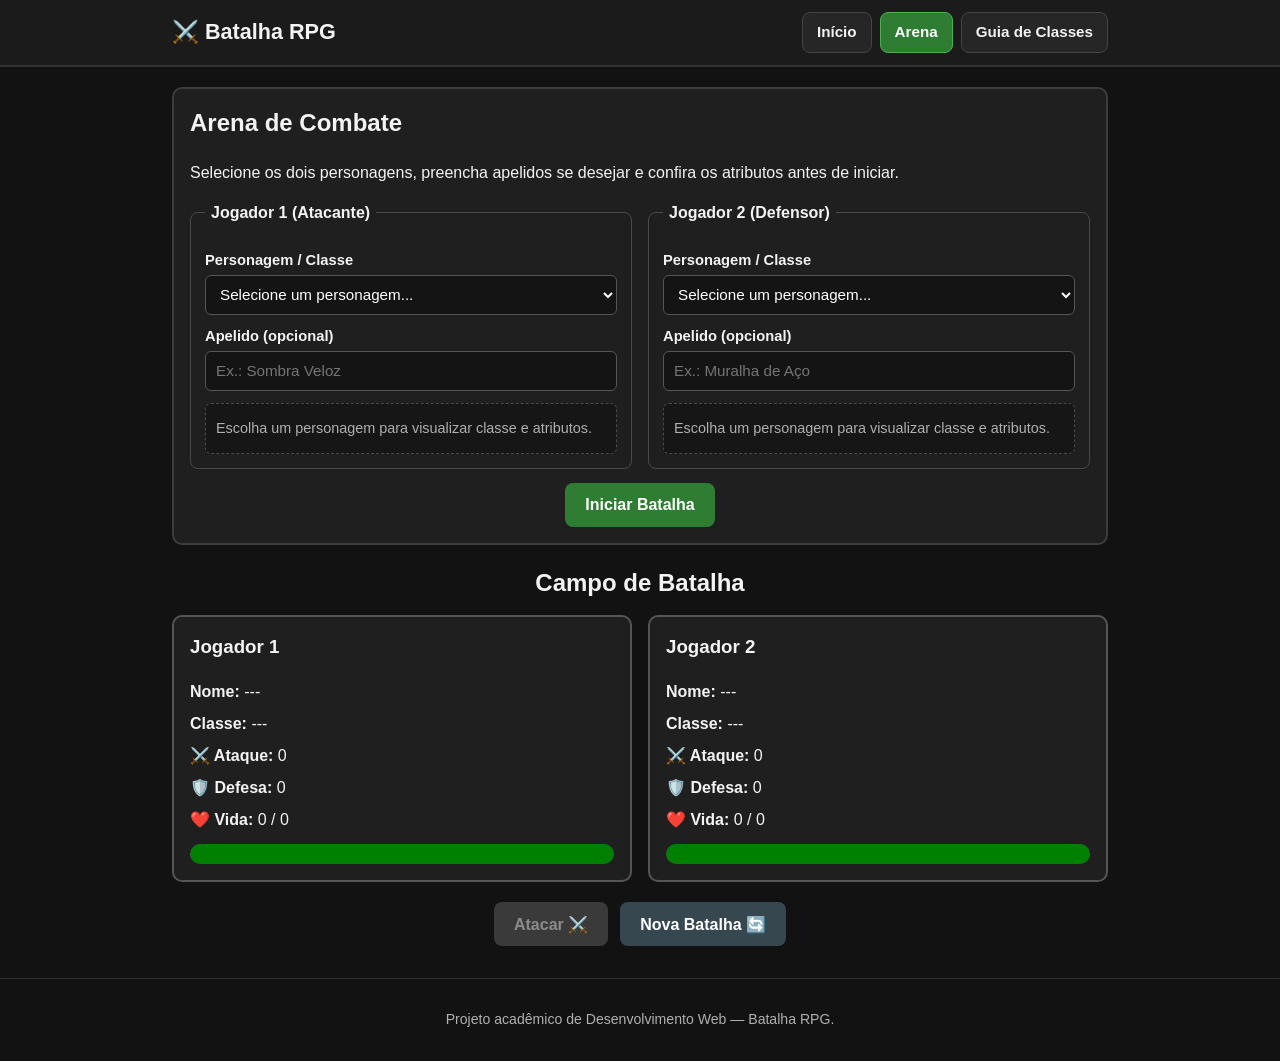
==== desenvolvimento-web/Projeto-gb/arena.html @ e7cca199 "Adicionando nova arena e seleção de personagens da  Batalha RPG" ====
<!DOCTYPE html>
<html lang="pt-BR">

<head>
    <meta charset="UTF-8">
    <meta name="viewport" content="width=device-width, initial-scale=1.0">
    <title>Batalha RPG — Arena</title>
    <link rel="stylesheet" href="./style.css">
</head>

<body>
    <header class="topo">
        <div class="container">
            <p class="marca">⚔️ Batalha RPG</p>
            <nav aria-label="Navegação principal">
                <ul class="menu">
                    <li><a href="./index.html">Início</a></li>
                    <li><a href="./arena.html" aria-current="page">Arena</a></li>
                    <li><a href="./classes.html">Guia de Classes</a></li>
                </ul>
            </nav>
        </div>
    </header>

    <main class="container">
        <section class="painel" aria-labelledby="titulo-selecao">
            <h1 id="titulo-selecao">Arena de Combate</h1>
            <p>Selecione os dois personagens, preencha apelidos se desejar e confira os atributos antes de iniciar.</p>

            <form id="formSelecao" class="form-selecao" novalidate>
                <div class="grade-dupla">
                    <fieldset class="grupo-jogador">
                        <legend>Jogador 1 (Atacante)</legend>

                        <label for="classeJ1">Personagem / Classe</label>
                        <select id="classeJ1" name="classeJ1" required>
                            <option value="">Selecione um personagem...</option>
                            <option value="nox">Nox — Assassino</option>
                            <option value="iris">Íris — Mago</option>
                            <option value="bronn">Bronn — Tanque</option>
                        </select>

                        <label for="apelidoJ1">Apelido (opcional)</label>
                        <input type="text" id="apelidoJ1" name="apelidoJ1" maxlength="24" placeholder="Ex.: Sombra Veloz">

                        <div class="previa-lutador" id="previaJ1" aria-live="polite">
                            <p class="previa-vazia">Escolha um personagem para visualizar classe e atributos.</p>
                        </div>
                    </fieldset>

                    <fieldset class="grupo-jogador">
                        <legend>Jogador 2 (Defensor)</legend>

                        <label for="classeJ2">Personagem / Classe</label>
                        <select id="classeJ2" name="classeJ2" required>
                            <option value="">Selecione um personagem...</option>
                            <option value="nox">Nox — Assassino</option>
                            <option value="iris">Íris — Mago</option>
                            <option value="bronn">Bronn — Tanque</option>
                        </select>

                        <label for="apelidoJ2">Apelido (opcional)</label>
                        <input type="text" id="apelidoJ2" name="apelidoJ2" maxlength="24" placeholder="Ex.: Muralha de Aço">

                        <div class="previa-lutador" id="previaJ2" aria-live="polite">
                            <p class="previa-vazia">Escolha um personagem para visualizar classe e atributos.</p>
                        </div>
                    </fieldset>
                </div>

                <p id="mensagemValidacao" class="mensagem-erro" role="alert" aria-live="assertive"></p>

                <div class="acoes-form">
                    <button type="submit" id="btnIniciar" class="primario">Iniciar Batalha</button>
                </div>
            </form>
        </section>

        <section class="arena-combate" aria-labelledby="titulo-duelo">
            <h2 id="titulo-duelo" class="titulo-secao">Campo de Batalha</h2>

            <div class="batalha">
                <article class="personagem" aria-labelledby="titulo-card-j1">
                    <h3 id="titulo-card-j1">Jogador 1</h3>
                    <p><strong>Nome:</strong> <span id="nomeAtacante">---</span></p>
                    <p><strong>Classe:</strong> <span id="classeAtacanteTela">---</span></p>
                    <p><strong>⚔️ Ataque:</strong> <span id="ataqueAtacante">0</span></p>
                    <p><strong>🛡️ Defesa:</strong> <span id="defesaAtacante">0</span></p>
                    <p><strong>❤️ Vida:</strong> <span id="vidaAtacante">0</span> / <span id="vidaMaxAtacante">0</span></p>

                    <div class="barra-vida" role="progressbar" aria-label="Vida do Jogador 1" aria-valuemin="0" aria-valuemax="100" aria-valuenow="100" id="barraContainerAtacante">
                        <div id="vidaBarraAtacante"></div>
                    </div>
                </article>

                <article class="personagem" aria-labelledby="titulo-card-j2">
                    <h3 id="titulo-card-j2">Jogador 2</h3>
                    <p><strong>Nome:</strong> <span id="nomeDefensor">---</span></p>
                    <p><strong>Classe:</strong> <span id="classeDefensorTela">---</span></p>
                    <p><strong>⚔️ Ataque:</strong> <span id="ataqueDefensor">0</span></p>
                    <p><strong>🛡️ Defesa:</strong> <span id="defesaDefensor">0</span></p>
                    <p><strong>❤️ Vida:</strong> <span id="vidaDefensor">0</span> / <span id="vidaMaxDefensor">0</span></p>

                    <div class="barra-vida" role="progressbar" aria-label="Vida do Jogador 2" aria-valuemin="0" aria-valuemax="100" aria-valuenow="100" id="barraContainerDefensor">
                        <div id="vidaBarraDefensor"></div>
                    </div>
                </article>
            </div>

            <div class="controles-batalha">
                <button type="button" id="btnAtacar" class="primario" disabled>Atacar ⚔️</button>
                <button type="button" id="btnNovaBatalha" class="secundario">Nova Batalha 🔄</button>
            </div>

            <section id="resultado" class="resultado" aria-live="polite"></section>
        </section>
    </main>

    <footer class="rodape">
        <div class="container">
            <p>Projeto acadêmico de Desenvolvimento Web — Batalha RPG.</p>
        </div>
    </footer>

    <script src="./script.js"></script>
</body>

</html>
---- desenvolvimento-web/Projeto-gb/style.css ----
*,
*::before,
*::after {
    box-sizing: border-box;
}

body {
    margin: 0;
    background-color: #121212;
    color: #f3f3f3;
    font-family: Arial, sans-serif;
    line-height: 1.5;
    overflow-x: hidden;
}

.container {
    width: 100%;
    max-width: 960px;
    margin: 0 auto;
    padding: 0 12px;
}

/* Cabeçalho e navegação */
.topo {
    background-color: #1b1b1b;
    border-bottom: 2px solid #333;
    padding: 12px 0;
    margin-bottom: 20px;
}

.topo .container {
    display: flex;
    flex-direction: column;
    gap: 10px;
    align-items: center;
}

.marca {
    margin: 0;
    font-size: 1.35rem;
    font-weight: bold;
}

.menu {
    list-style: none;
    margin: 0;
    padding: 0;
    display: flex;
    flex-wrap: wrap;
    justify-content: center;
    gap: 8px;
}

.menu a {
    display: inline-flex;
    align-items: center;
    justify-content: center;
    min-height: 40px;
    padding: 8px 14px;
    border-radius: 8px;
    background-color: #262626;
    color: #f3f3f3;
    text-decoration: none;
    font-weight: bold;
    font-size: 0.95rem;
    border: 1px solid #444;
}

.menu a:hover,
.menu a:focus-visible {
    background-color: #333;
}

.menu a[aria-current="page"] {
    background-color: #2e7d32;
    border-color: #4caf50;
    color: #ffffff;
}

/* Painéis gerais */
.painel {
    background-color: #1f1f1f;
    border: 2px solid #3c3c3c;
    border-radius: 10px;
    padding: 16px;
    margin-bottom: 20px;
}

.painel h1,
.painel h2,
.titulo-secao {
    margin-top: 0;
}

.titulo-secao {
    text-align: center;
    margin-bottom: 14px;
}

.destaque {
    text-align: center;
}

.acoes-inicio {
    display: flex;
    flex-wrap: wrap;
    justify-content: center;
    gap: 12px;
    margin-top: 16px;
}

.lista-regras {
    padding-left: 20px;
    margin-bottom: 0;
}

.lista-regras li + li {
    margin-top: 8px;
}

/* Botões e links de ação */
button,
.botao-link {
    display: inline-flex;
    align-items: center;
    justify-content: center;
    min-height: 44px;
    padding: 10px 20px;
    font-size: 1rem;
    font-weight: bold;
    border-radius: 8px;
    border: none;
    cursor: pointer;
    text-decoration: none;
    text-align: center;
}

button.primario,
.botao-link.primario {
    background-color: #2e7d32;
    color: #ffffff;
}

button.primario:hover:not(:disabled),
.botao-link.primario:hover {
    background-color: #388e3c;
}

button.secundario,
.botao-link.secundario {
    background-color: #37474f;
    color: #ffffff;
}

button.secundario:hover:not(:disabled),
.botao-link.secundario:hover {
    background-color: #455a64;
}

button:disabled {
    background-color: #3a3a3a;
    color: #8c8c8c;
    cursor: not-allowed;
}

/* Guia de Classes */
.grade-classes {
    display: grid;
    grid-template-columns: 1fr;
    gap: 16px;
    margin-bottom: 20px;
}

.card-classe {
    margin-bottom: 0;
    display: flex;
    flex-direction: column;
    justify-content: space-between;
}

.card-classe h2 {
    margin-bottom: 2px;
}

.subtitulo-classe {
    margin: 0 0 12px;
    color: #a5d6a7;
    font-weight: bold;
}

.lista-atributos {
    display: grid;
    grid-template-columns: repeat(3, 1fr);
    gap: 8px;
    margin: 0 0 14px;
    padding: 10px;
    background-color: #161616;
    border-radius: 8px;
    text-align: center;
}

.lista-atributos dt {
    font-size: 0.85rem;
    color: #cccccc;
}

.lista-atributos dd {
    margin: 4px 0 0;
    font-size: 1.1rem;
    font-weight: bold;
}

.habilidades-classe h3 {
    font-size: 1rem;
    margin: 0 0 6px;
}

.habilidades-classe p {
    margin: 4px 0;
    font-size: 0.92rem;
}

/* Formulário da Arena */
.form-selecao {
    margin-top: 14px;
}

.grade-dupla {
    display: grid;
    grid-template-columns: 1fr;
    gap: 16px;
}

.grupo-jogador {
    border: 1px solid #4a4a4a;
    border-radius: 8px;
    padding: 14px;
    margin: 0;
    min-width: 0;
}

.grupo-jogador legend {
    font-weight: bold;
    padding: 0 6px;
}

.grupo-jogador label {
    display: block;
    margin-top: 10px;
    margin-bottom: 4px;
    font-size: 0.92rem;
    font-weight: bold;
}

.grupo-jogador select,
.grupo-jogador input {
    width: 100%;
    min-height: 40px;
    padding: 8px 10px;
    border-radius: 6px;
    border: 1px solid #555;
    background-color: #141414;
    color: #ffffff;
    font-size: 0.95rem;
}

.grupo-jogador select:disabled,
.grupo-jogador input:disabled {
    opacity: 0.65;
    cursor: not-allowed;
}

.previa-lutador {
    margin-top: 12px;
    padding: 10px;
    border-radius: 6px;
    background-color: #161616;
    border: 1px dashed #4a4a4a;
    font-size: 0.9rem;
    overflow-wrap: anywhere;
}

.previa-lutador p {
    margin: 4px 0;
}

.previa-vazia {
    color: #b0b0b0;
}

.mensagem-erro {
    color: #ff8a80;
    font-weight: bold;
    margin: 12px 0 0;
    min-height: 1.4em;
}

.mensagem-erro:empty {
    display: none;
}

.acoes-form {
    margin-top: 14px;
    display: flex;
    justify-content: center;
}

/* Arena de Combate */
.batalha {
    display: grid;
    grid-template-columns: 1fr;
    gap: 16px;
    margin-bottom: 20px;
}

.personagem {
    background-color: #1f1f1f;
    padding: 16px;
    border: 2px solid #555;
    border-radius: 10px;
    width: 100%;
    min-width: 0;
    overflow-wrap: anywhere;
}

.personagem h3 {
    margin-top: 0;
}

.personagem p {
    margin: 8px 0;
}

.barra-vida {
    width: 100%;
    height: 20px;
    background-color: #444;
    border-radius: 10px;
    overflow: hidden;
    margin-top: 12px;
}

#vidaBarraAtacante,
#vidaBarraDefensor {
    width: 100%;
    height: 100%;
    background-color: green;
    border-radius: 10px;
    transition: width 0.2s ease, background-color 0.2s ease;
}

.controles-batalha {
    display: flex;
    flex-wrap: wrap;
    justify-content: center;
    gap: 12px;
    margin: 20px 0;
}

.resultado {
    width: 100%;
    max-width: 680px;
    margin: 20px auto 0;
    padding: 16px;
    background-color: #1f1f1f;
    border: 2px solid #555;
    border-radius: 10px;
    overflow-wrap: anywhere;
}

.resultado:empty {
    display: none;
}

.resultado h3 {
    margin-top: 0;
}

.resultado p {
    margin: 6px 0;
}

.rodape {
    margin-top: 32px;
    padding: 16px 0;
    border-top: 1px solid #2e2e2e;
    text-align: center;
    font-size: 0.88rem;
    color: #b0b0b0;
}

/* Telas maiores (tablets e desktops) */
@media (min-width: 680px) {
    .topo .container {
        flex-direction: row;
        justify-content: space-between;
    }

    .grade-dupla,
    .batalha {
        grid-template-columns: repeat(2, 1fr);
    }

    .grade-classes {
        grid-template-columns: repeat(3, 1fr);
    }
}
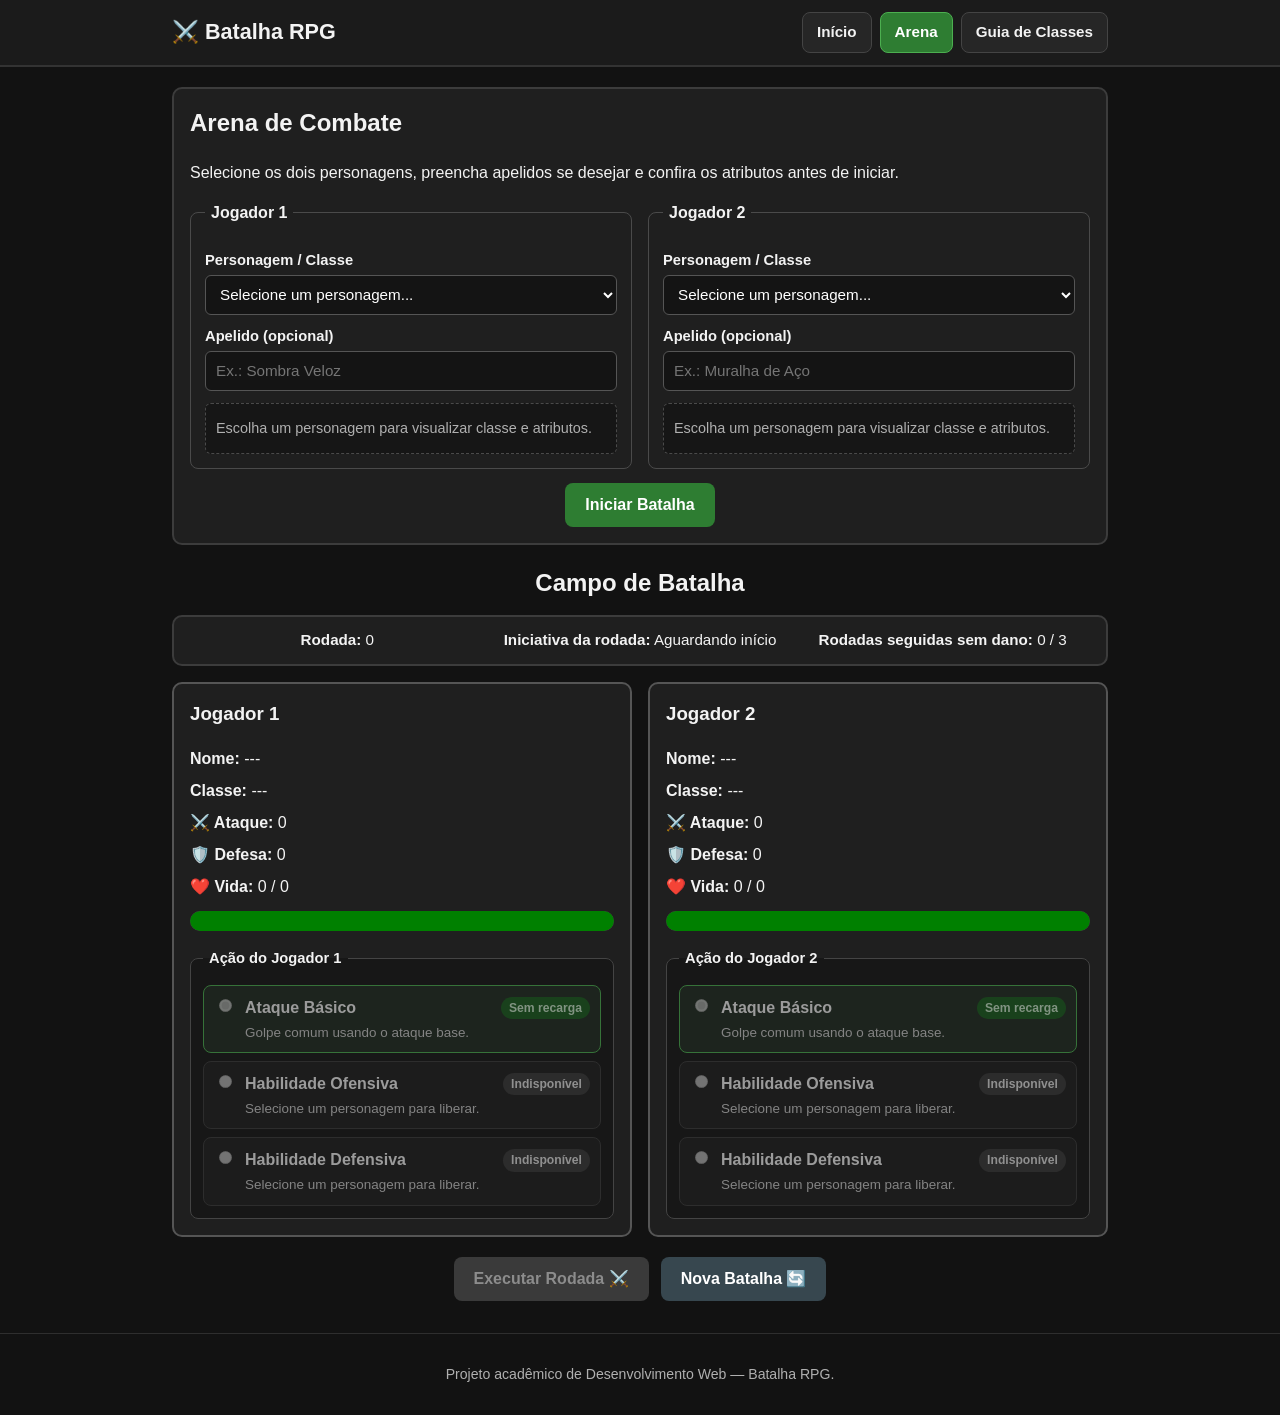
==== commit 0a193b61: "Adiciona combate por rodadas e habilidades de classe ao Batalha RPG" ====
--- a/desenvolvimento-web/Projeto-gb/arena.html
+++ b/desenvolvimento-web/Projeto-gb/arena.html
@@ -30,7 +30,7 @@
             <form id="formSelecao" class="form-selecao" novalidate>
                 <div class="grade-dupla">
                     <fieldset class="grupo-jogador">
-                        <legend>Jogador 1 (Atacante)</legend>
+                        <legend>Jogador 1</legend>
 
                         <label for="classeJ1">Personagem / Classe</label>
                         <select id="classeJ1" name="classeJ1" required>
@@ -49,7 +49,7 @@
                     </fieldset>
 
                     <fieldset class="grupo-jogador">
-                        <legend>Jogador 2 (Defensor)</legend>
+                        <legend>Jogador 2</legend>
 
                         <label for="classeJ2">Personagem / Classe</label>
                         <select id="classeJ2" name="classeJ2" required>
@@ -78,6 +78,12 @@
 
         <section class="arena-combate" aria-labelledby="titulo-duelo">
             <h2 id="titulo-duelo" class="titulo-secao">Campo de Batalha</h2>
+
+            <div class="painel status-rodada" aria-live="polite">
+                <p><strong>Rodada:</strong> <span id="numeroRodada">0</span></p>
+                <p><strong>Iniciativa da rodada:</strong> <span id="textoIniciativa">Aguardando início</span></p>
+                <p><strong>Rodadas seguidas sem dano:</strong> <span id="contadorSemDano">0 / 3</span></p>
+            </div>
 
             <div class="batalha">
                 <article class="personagem" aria-labelledby="titulo-card-j1">
@@ -91,6 +97,43 @@
                     <div class="barra-vida" role="progressbar" aria-label="Vida do Jogador 1" aria-valuemin="0" aria-valuemax="100" aria-valuenow="100" id="barraContainerAtacante">
                         <div id="vidaBarraAtacante"></div>
                     </div>
+
+                    <fieldset class="seletor-acao">
+                        <legend>Ação do Jogador 1</legend>
+
+                        <label class="opcao-acao">
+                            <input type="radio" id="radioBasicoJ1" name="acaoJ1" value="basico" checked disabled>
+                            <span class="opcao-texto">
+                                <span class="opcao-cabecalho">
+                                    <strong>Ataque Básico</strong>
+                                    <span class="badge-recarga pronta">Sem recarga</span>
+                                </span>
+                                <small>Golpe comum usando o ataque base.</small>
+                            </span>
+                        </label>
+
+                        <label class="opcao-acao">
+                            <input type="radio" id="radioOfensivaJ1" name="acaoJ1" value="ofensiva" disabled>
+                            <span class="opcao-texto">
+                                <span class="opcao-cabecalho">
+                                    <strong id="nomeOfensivaJ1">Habilidade Ofensiva</strong>
+                                    <span id="statusOfensivaJ1" class="badge-recarga">Aguardando</span>
+                                </span>
+                                <small id="descOfensivaJ1">Selecione um personagem para liberar.</small>
+                            </span>
+                        </label>
+
+                        <label class="opcao-acao">
+                            <input type="radio" id="radioDefensivaJ1" name="acaoJ1" value="defensiva" disabled>
+                            <span class="opcao-texto">
+                                <span class="opcao-cabecalho">
+                                    <strong id="nomeDefensivaJ1">Habilidade Defensiva</strong>
+                                    <span id="statusDefensivaJ1" class="badge-recarga">Aguardando</span>
+                                </span>
+                                <small id="descDefensivaJ1">Selecione um personagem para liberar.</small>
+                            </span>
+                        </label>
+                    </fieldset>
                 </article>
 
                 <article class="personagem" aria-labelledby="titulo-card-j2">
@@ -104,11 +147,48 @@
                     <div class="barra-vida" role="progressbar" aria-label="Vida do Jogador 2" aria-valuemin="0" aria-valuemax="100" aria-valuenow="100" id="barraContainerDefensor">
                         <div id="vidaBarraDefensor"></div>
                     </div>
+
+                    <fieldset class="seletor-acao">
+                        <legend>Ação do Jogador 2</legend>
+
+                        <label class="opcao-acao">
+                            <input type="radio" id="radioBasicoJ2" name="acaoJ2" value="basico" checked disabled>
+                            <span class="opcao-texto">
+                                <span class="opcao-cabecalho">
+                                    <strong>Ataque Básico</strong>
+                                    <span class="badge-recarga pronta">Sem recarga</span>
+                                </span>
+                                <small>Golpe comum usando o ataque base.</small>
+                            </span>
+                        </label>
+
+                        <label class="opcao-acao">
+                            <input type="radio" id="radioOfensivaJ2" name="acaoJ2" value="ofensiva" disabled>
+                            <span class="opcao-texto">
+                                <span class="opcao-cabecalho">
+                                    <strong id="nomeOfensivaJ2">Habilidade Ofensiva</strong>
+                                    <span id="statusOfensivaJ2" class="badge-recarga">Aguardando</span>
+                                </span>
+                                <small id="descOfensivaJ2">Selecione um personagem para liberar.</small>
+                            </span>
+                        </label>
+
+                        <label class="opcao-acao">
+                            <input type="radio" id="radioDefensivaJ2" name="acaoJ2" value="defensiva" disabled>
+                            <span class="opcao-texto">
+                                <span class="opcao-cabecalho">
+                                    <strong id="nomeDefensivaJ2">Habilidade Defensiva</strong>
+                                    <span id="statusDefensivaJ2" class="badge-recarga">Aguardando</span>
+                                </span>
+                                <small id="descDefensivaJ2">Selecione um personagem para liberar.</small>
+                            </span>
+                        </label>
+                    </fieldset>
                 </article>
             </div>
 
             <div class="controles-batalha">
-                <button type="button" id="btnAtacar" class="primario" disabled>Atacar ⚔️</button>
+                <button type="button" id="btnAtacar" class="primario" disabled>Executar Rodada ⚔️</button>
                 <button type="button" id="btnNovaBatalha" class="secundario">Nova Batalha 🔄</button>
             </div>
 
--- a/desenvolvimento-web/Projeto-gb/style.css
+++ b/desenvolvimento-web/Projeto-gb/style.css
@@ -305,6 +305,20 @@
     justify-content: center;
 }
 
+/* Status da rodada */
+.status-rodada {
+    display: grid;
+    grid-template-columns: 1fr;
+    gap: 8px;
+    padding: 12px 16px;
+    margin-bottom: 16px;
+}
+
+.status-rodada p {
+    margin: 0;
+    font-size: 0.95rem;
+}
+
 /* Arena de Combate */
 .batalha {
     display: grid;
@@ -349,6 +363,97 @@
     transition: width 0.2s ease, background-color 0.2s ease;
 }
 
+/* Seletor de ações da rodada */
+.seletor-acao {
+    margin: 16px 0 0;
+    padding: 12px;
+    border: 1px solid #444;
+    border-radius: 8px;
+    background-color: #171717;
+    min-width: 0;
+}
+
+.seletor-acao legend {
+    padding: 0 6px;
+    font-weight: bold;
+    font-size: 0.92rem;
+}
+
+.opcao-acao {
+    display: flex;
+    align-items: flex-start;
+    gap: 10px;
+    padding: 10px;
+    margin-top: 8px;
+    border: 1px solid #3c3c3c;
+    border-radius: 8px;
+    background-color: #202020;
+    cursor: pointer;
+    min-width: 0;
+}
+
+.opcao-acao:first-of-type {
+    margin-top: 4px;
+}
+
+.opcao-acao input[type="radio"] {
+    margin-top: 3px;
+    flex-shrink: 0;
+    accent-color: #4caf50;
+}
+
+.opcao-acao:has(input:checked) {
+    border-color: #4caf50;
+    background-color: #222d23;
+}
+
+.opcao-acao:has(input:disabled) {
+    opacity: 0.6;
+    cursor: not-allowed;
+}
+
+.opcao-texto {
+    display: flex;
+    flex-direction: column;
+    gap: 4px;
+    flex: 1;
+    min-width: 0;
+}
+
+.opcao-cabecalho {
+    display: flex;
+    flex-wrap: wrap;
+    align-items: center;
+    justify-content: space-between;
+    gap: 6px;
+}
+
+.opcao-texto small {
+    color: #cccccc;
+    font-size: 0.84rem;
+    line-height: 1.35;
+}
+
+.badge-recarga {
+    display: inline-block;
+    padding: 2px 8px;
+    border-radius: 999px;
+    font-size: 0.76rem;
+    font-weight: bold;
+    background-color: #3a3a3a;
+    color: #e0e0e0;
+}
+
+.badge-recarga.pronta {
+    background-color: #1b5e20;
+    color: #c8e6c9;
+}
+
+.badge-recarga.em-recarga {
+    background-color: #6d2c2c;
+    color: #ffcdd2;
+}
+
 .controles-batalha {
     display: flex;
     flex-wrap: wrap;
@@ -359,7 +464,7 @@
 
 .resultado {
     width: 100%;
-    max-width: 680px;
+    max-width: 720px;
     margin: 20px auto 0;
     padding: 16px;
     background-color: #1f1f1f;
@@ -378,6 +483,12 @@
 
 .resultado p {
     margin: 6px 0;
+}
+
+.resultado > div + div {
+    margin-top: 14px;
+    padding-top: 12px;
+    border-top: 1px solid #3c3c3c;
 }
 
 .rodape {
@@ -396,6 +507,11 @@
         justify-content: space-between;
     }
 
+    .status-rodada {
+        grid-template-columns: repeat(3, 1fr);
+        text-align: center;
+    }
+
     .grade-dupla,
     .batalha {
         grid-template-columns: repeat(2, 1fr);
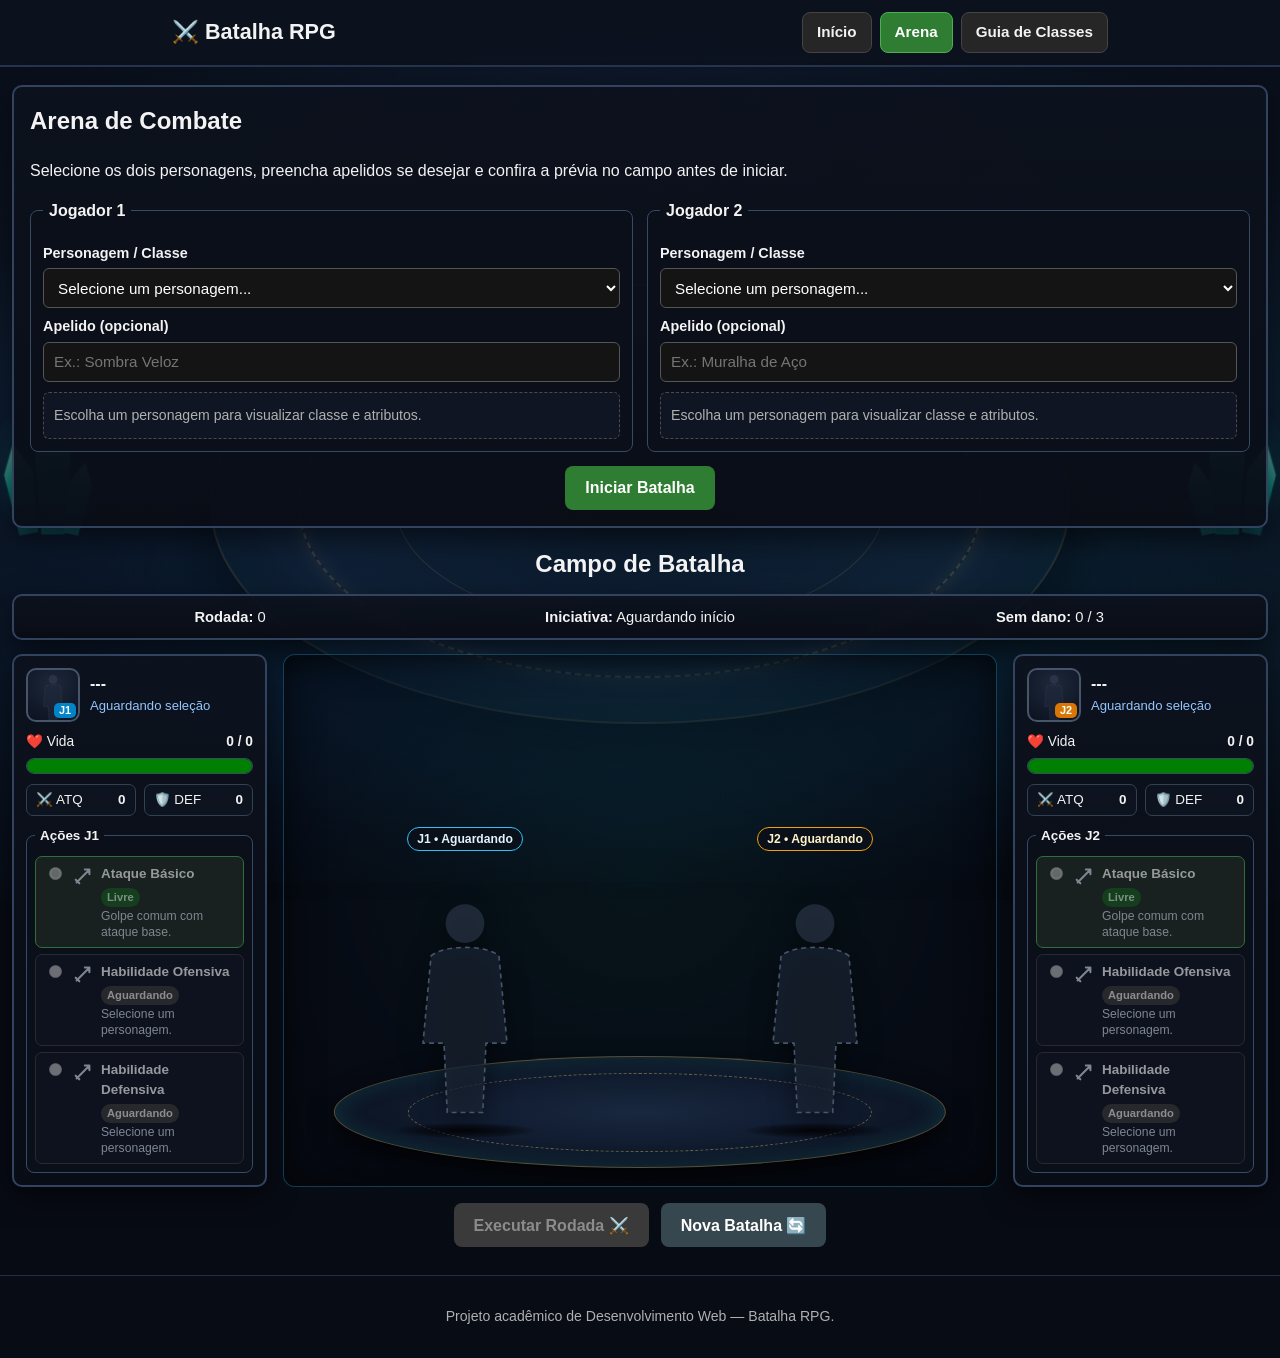
==== commit 68a46424: "Reorganizando a arena e adicionando a  artes dos personagens" ====
--- a/desenvolvimento-web/Projeto-gb/arena.html
+++ b/desenvolvimento-web/Projeto-gb/arena.html
@@ -8,7 +8,49 @@
     <link rel="stylesheet" href="./style.css">
 </head>
 
-<body>
+<body class="pagina-arena">
+    <!-- CENÁRIO DECORATIVO ANIMADO (EXCLUSIVO DA ARENA) -->
+    <div class="arena-cenario" aria-hidden="true">
+        <div class="arena-base-arte">
+            <div class="arena-ruinas"></div>
+            <div class="arena-plataforma">
+                <div class="arena-runas"></div>
+            </div>
+        </div>
+
+        <div class="arena-nevoa nevoa-fundo"></div>
+        <div class="arena-nevoa nevoa-frente"></div>
+
+        <div class="arena-cristais cristais-esquerda">
+            <span class="cristal-halo"></span>
+            <span class="cristal c1"></span>
+            <span class="cristal c2"></span>
+            <span class="cristal c3"></span>
+        </div>
+
+        <div class="arena-cristais cristais-direita">
+            <span class="cristal-halo"></span>
+            <span class="cristal c1"></span>
+            <span class="cristal c2"></span>
+            <span class="cristal c3"></span>
+        </div>
+
+        <div class="arena-particulas">
+            <span class="particula p1"></span>
+            <span class="particula p2"></span>
+            <span class="particula p3"></span>
+            <span class="particula p4"></span>
+            <span class="particula p5"></span>
+            <span class="particula p6"></span>
+            <span class="particula p7"></span>
+            <span class="particula p8"></span>
+            <span class="particula p9"></span>
+            <span class="particula p10"></span>
+        </div>
+
+        <div class="arena-vinheta-leitura"></div>
+    </div>
+
     <header class="topo">
         <div class="container">
             <p class="marca">⚔️ Batalha RPG</p>
@@ -22,10 +64,11 @@
         </div>
     </header>
 
-    <main class="container">
-        <section class="painel" aria-labelledby="titulo-selecao">
+    <main class="container container-arena">
+        <!-- SELEÇÃO DE PERSONAGENS (RECOLHIDA AO INICIAR A BATALHA) -->
+        <section id="painelSelecao" class="painel painel-selecao" aria-labelledby="titulo-selecao">
             <h1 id="titulo-selecao">Arena de Combate</h1>
-            <p>Selecione os dois personagens, preencha apelidos se desejar e confira os atributos antes de iniciar.</p>
+            <p>Selecione os dois personagens, preencha apelidos se desejar e confira a prévia no campo antes de iniciar.</p>
 
             <form id="formSelecao" class="form-selecao" novalidate>
                 <div class="grade-dupla">
@@ -76,117 +119,193 @@
             </form>
         </section>
 
-        <section class="arena-combate" aria-labelledby="titulo-duelo">
+        <!-- CAMPO DE BATALHA EM 3 COLUNAS NO DESKTOP -->
+        <section id="secaoCampoBatalha" class="arena-combate" aria-labelledby="titulo-duelo" tabindex="-1">
             <h2 id="titulo-duelo" class="titulo-secao">Campo de Batalha</h2>
 
+            <!-- FAIXA COMPACTA DE RODADA E INICIATIVA ACIMA DO CAMPO -->
             <div class="painel status-rodada" aria-live="polite">
                 <p><strong>Rodada:</strong> <span id="numeroRodada">0</span></p>
-                <p><strong>Iniciativa da rodada:</strong> <span id="textoIniciativa">Aguardando início</span></p>
-                <p><strong>Rodadas seguidas sem dano:</strong> <span id="contadorSemDano">0 / 3</span></p>
+                <p><strong>Iniciativa:</strong> <span id="textoIniciativa">Aguardando início</span></p>
+                <p><strong>Sem dano:</strong> <span id="contadorSemDano">0 / 3</span></p>
             </div>
 
-            <div class="batalha">
-                <article class="personagem" aria-labelledby="titulo-card-j1">
-                    <h3 id="titulo-card-j1">Jogador 1</h3>
-                    <p><strong>Nome:</strong> <span id="nomeAtacante">---</span></p>
-                    <p><strong>Classe:</strong> <span id="classeAtacanteTela">---</span></p>
-                    <p><strong>⚔️ Ataque:</strong> <span id="ataqueAtacante">0</span></p>
-                    <p><strong>🛡️ Defesa:</strong> <span id="defesaAtacante">0</span></p>
-                    <p><strong>❤️ Vida:</strong> <span id="vidaAtacante">0</span> / <span id="vidaMaxAtacante">0</span></p>
-
-                    <div class="barra-vida" role="progressbar" aria-label="Vida do Jogador 1" aria-valuemin="0" aria-valuemax="100" aria-valuenow="100" id="barraContainerAtacante">
-                        <div id="vidaBarraAtacante"></div>
+            <div class="campo-batalha-grid">
+                <!-- PAINEL COMPACTO JOGADOR 1 (ESQUERDA NO DESKTOP) -->
+                <aside id="painelJ1" class="personagem painel-lutador painel-j1" aria-labelledby="titulo-card-j1">
+                    <div class="lutador-cabecalho">
+                        <div class="retrato-moldura" id="molduraRetratoJ1">
+                            <div id="retratoJ1" class="retrato-arte" aria-hidden="true"></div>
+                            <span class="tag-jogador tag-j1">J1</span>
+                        </div>
+                        <div class="lutador-identidade">
+                            <h3 id="titulo-card-j1" class="sr-only">Jogador 1</h3>
+                            <p class="lutador-nome" id="nomeAtacante">---</p>
+                            <p class="lutador-classe" id="classeAtacanteTela">Aguardando seleção</p>
+                        </div>
+                    </div>
+
+                    <div class="bloco-vida">
+                        <div class="linha-vida">
+                            <span>❤️ Vida</span>
+                            <strong><span id="vidaAtacante">0</span> / <span id="vidaMaxAtacante">0</span></strong>
+                        </div>
+                        <div class="barra-vida" role="progressbar" aria-label="Vida do Jogador 1" aria-valuemin="0" aria-valuemax="100" aria-valuenow="100" id="barraContainerAtacante">
+                            <div id="vidaBarraAtacante"></div>
+                        </div>
+                    </div>
+
+                    <div class="atributos-compactos">
+                        <div class="stat-pill">
+                            <span>⚔️ ATQ</span>
+                            <strong id="ataqueAtacante">0</strong>
+                        </div>
+                        <div class="stat-pill">
+                            <span>🛡️ DEF</span>
+                            <strong id="defesaAtacante">0</strong>
+                        </div>
                     </div>
 
                     <fieldset class="seletor-acao">
-                        <legend>Ação do Jogador 1</legend>
+                        <legend>Ações J1</legend>
 
                         <label class="opcao-acao">
                             <input type="radio" id="radioBasicoJ1" name="acaoJ1" value="basico" checked disabled>
+                            <span id="iconeBasicoJ1" class="icone-habilidade" aria-hidden="true"></span>
                             <span class="opcao-texto">
                                 <span class="opcao-cabecalho">
                                     <strong>Ataque Básico</strong>
-                                    <span class="badge-recarga pronta">Sem recarga</span>
-                                </span>
-                                <small>Golpe comum usando o ataque base.</small>
+                                    <span class="badge-recarga pronta">Livre</span>
+                                </span>
+                                <small>Golpe comum com ataque base.</small>
                             </span>
                         </label>
 
                         <label class="opcao-acao">
                             <input type="radio" id="radioOfensivaJ1" name="acaoJ1" value="ofensiva" disabled>
+                            <span id="iconeOfensivaJ1" class="icone-habilidade" aria-hidden="true"></span>
                             <span class="opcao-texto">
                                 <span class="opcao-cabecalho">
                                     <strong id="nomeOfensivaJ1">Habilidade Ofensiva</strong>
                                     <span id="statusOfensivaJ1" class="badge-recarga">Aguardando</span>
                                 </span>
-                                <small id="descOfensivaJ1">Selecione um personagem para liberar.</small>
+                                <small id="descOfensivaJ1">Selecione um personagem.</small>
                             </span>
                         </label>
 
                         <label class="opcao-acao">
                             <input type="radio" id="radioDefensivaJ1" name="acaoJ1" value="defensiva" disabled>
+                            <span id="iconeDefensivaJ1" class="icone-habilidade" aria-hidden="true"></span>
                             <span class="opcao-texto">
                                 <span class="opcao-cabecalho">
                                     <strong id="nomeDefensivaJ1">Habilidade Defensiva</strong>
                                     <span id="statusDefensivaJ1" class="badge-recarga">Aguardando</span>
                                 </span>
-                                <small id="descDefensivaJ1">Selecione um personagem para liberar.</small>
+                                <small id="descDefensivaJ1">Selecione um personagem.</small>
                             </span>
                         </label>
                     </fieldset>
-                </article>
-
-                <article class="personagem" aria-labelledby="titulo-card-j2">
-                    <h3 id="titulo-card-j2">Jogador 2</h3>
-                    <p><strong>Nome:</strong> <span id="nomeDefensor">---</span></p>
-                    <p><strong>Classe:</strong> <span id="classeDefensorTela">---</span></p>
-                    <p><strong>⚔️ Ataque:</strong> <span id="ataqueDefensor">0</span></p>
-                    <p><strong>🛡️ Defesa:</strong> <span id="defesaDefensor">0</span></p>
-                    <p><strong>❤️ Vida:</strong> <span id="vidaDefensor">0</span> / <span id="vidaMaxDefensor">0</span></p>
-
-                    <div class="barra-vida" role="progressbar" aria-label="Vida do Jogador 2" aria-valuemin="0" aria-valuemax="100" aria-valuenow="100" id="barraContainerDefensor">
-                        <div id="vidaBarraDefensor"></div>
+                </aside>
+
+                <!-- ARENA CENTRAL COM PERSONAGENS DE CORPO INTEIRO SOBRE O PISO -->
+                <div class="palco-arena" aria-label="Palco de duelo">
+                    <div class="piso-arena" aria-hidden="true">
+                        <div class="piso-runas"></div>
+                    </div>
+
+                    <div class="lutadores-palco">
+                        <div id="palcoLutadorJ1" class="slot-lutador lado-j1" data-classe="">
+                            <span id="plaquetaJ1" class="plaqueta-lutador plaqueta-j1">J1 • Aguardando</span>
+                            <div id="figuraJ1" class="figura-corpo-inteiro" role="img" aria-label="Lutador do Jogador 1 não selecionado"></div>
+                            <div class="sombra-contato" aria-hidden="true"></div>
+                        </div>
+
+                        <div id="palcoLutadorJ2" class="slot-lutador lado-j2" data-classe="">
+                            <span id="plaquetaJ2" class="plaqueta-lutador plaqueta-j2">J2 • Aguardando</span>
+                            <div id="figuraJ2" class="figura-corpo-inteiro" role="img" aria-label="Lutador do Jogador 2 não selecionado"></div>
+                            <div class="sombra-contato" aria-hidden="true"></div>
+                        </div>
+                    </div>
+                </div>
+
+                <!-- PAINEL COMPACTO JOGADOR 2 (DIREITA NO DESKTOP) -->
+                <aside id="painelJ2" class="personagem painel-lutador painel-j2" aria-labelledby="titulo-card-j2">
+                    <div class="lutador-cabecalho">
+                        <div class="retrato-moldura" id="molduraRetratoJ2">
+                            <div id="retratoJ2" class="retrato-arte" aria-hidden="true"></div>
+                            <span class="tag-jogador tag-j2">J2</span>
+                        </div>
+                        <div class="lutador-identidade">
+                            <h3 id="titulo-card-j2" class="sr-only">Jogador 2</h3>
+                            <p class="lutador-nome" id="nomeDefensor">---</p>
+                            <p class="lutador-classe" id="classeDefensorTela">Aguardando seleção</p>
+                        </div>
+                    </div>
+
+                    <div class="bloco-vida">
+                        <div class="linha-vida">
+                            <span>❤️ Vida</span>
+                            <strong><span id="vidaDefensor">0</span> / <span id="vidaMaxDefensor">0</span></strong>
+                        </div>
+                        <div class="barra-vida" role="progressbar" aria-label="Vida do Jogador 2" aria-valuemin="0" aria-valuemax="100" aria-valuenow="100" id="barraContainerDefensor">
+                            <div id="vidaBarraDefensor"></div>
+                        </div>
+                    </div>
+
+                    <div class="atributos-compactos">
+                        <div class="stat-pill">
+                            <span>⚔️ ATQ</span>
+                            <strong id="ataqueDefensor">0</strong>
+                        </div>
+                        <div class="stat-pill">
+                            <span>🛡️ DEF</span>
+                            <strong id="defesaDefensor">0</strong>
+                        </div>
                     </div>
 
                     <fieldset class="seletor-acao">
-                        <legend>Ação do Jogador 2</legend>
+                        <legend>Ações J2</legend>
 
                         <label class="opcao-acao">
                             <input type="radio" id="radioBasicoJ2" name="acaoJ2" value="basico" checked disabled>
+                            <span id="iconeBasicoJ2" class="icone-habilidade" aria-hidden="true"></span>
                             <span class="opcao-texto">
                                 <span class="opcao-cabecalho">
                                     <strong>Ataque Básico</strong>
-                                    <span class="badge-recarga pronta">Sem recarga</span>
-                                </span>
-                                <small>Golpe comum usando o ataque base.</small>
+                                    <span class="badge-recarga pronta">Livre</span>
+                                </span>
+                                <small>Golpe comum com ataque base.</small>
                             </span>
                         </label>
 
                         <label class="opcao-acao">
                             <input type="radio" id="radioOfensivaJ2" name="acaoJ2" value="ofensiva" disabled>
+                            <span id="iconeOfensivaJ2" class="icone-habilidade" aria-hidden="true"></span>
                             <span class="opcao-texto">
                                 <span class="opcao-cabecalho">
                                     <strong id="nomeOfensivaJ2">Habilidade Ofensiva</strong>
                                     <span id="statusOfensivaJ2" class="badge-recarga">Aguardando</span>
                                 </span>
-                                <small id="descOfensivaJ2">Selecione um personagem para liberar.</small>
+                                <small id="descOfensivaJ2">Selecione um personagem.</small>
                             </span>
                         </label>
 
                         <label class="opcao-acao">
                             <input type="radio" id="radioDefensivaJ2" name="acaoJ2" value="defensiva" disabled>
+                            <span id="iconeDefensivaJ2" class="icone-habilidade" aria-hidden="true"></span>
                             <span class="opcao-texto">
                                 <span class="opcao-cabecalho">
                                     <strong id="nomeDefensivaJ2">Habilidade Defensiva</strong>
                                     <span id="statusDefensivaJ2" class="badge-recarga">Aguardando</span>
                                 </span>
-                                <small id="descDefensivaJ2">Selecione um personagem para liberar.</small>
+                                <small id="descDefensivaJ2">Selecione um personagem.</small>
                             </span>
                         </label>
                     </fieldset>
-                </article>
+                </aside>
             </div>
 
+            <!-- CONTROLES E LOG ABAIXO DO CAMPO -->
             <div class="controles-batalha">
                 <button type="button" id="btnAtacar" class="primario" disabled>Executar Rodada ⚔️</button>
                 <button type="button" id="btnNovaBatalha" class="secundario">Nova Batalha 🔄</button>
--- a/desenvolvimento-web/Projeto-gb/style.css
+++ b/desenvolvimento-web/Projeto-gb/style.css
@@ -13,6 +13,18 @@
     overflow-x: hidden;
 }
 
+.sr-only {
+    position: absolute;
+    width: 1px;
+    height: 1px;
+    padding: 0;
+    margin: -1px;
+    overflow: hidden;
+    clip: rect(0, 0, 0, 0);
+    white-space: nowrap;
+    border: 0;
+}
+
 .container {
     width: 100%;
     max-width: 960px;
@@ -25,7 +37,7 @@
     background-color: #1b1b1b;
     border-bottom: 2px solid #333;
     padding: 12px 0;
-    margin-bottom: 20px;
+    margin-bottom: 18px;
 }
 
 .topo .container {
@@ -83,7 +95,7 @@
     border: 2px solid #3c3c3c;
     border-radius: 10px;
     padding: 16px;
-    margin-bottom: 20px;
+    margin-bottom: 18px;
 }
 
 .painel h1,
@@ -94,7 +106,7 @@
 
 .titulo-secao {
     text-align: center;
-    margin-bottom: 14px;
+    margin-bottom: 12px;
 }
 
 .destaque {
@@ -221,20 +233,25 @@
 }
 
 /* Formulário da Arena */
+.painel-selecao[hidden],
+.painel-selecao.recolhido {
+    display: none;
+}
+
 .form-selecao {
-    margin-top: 14px;
+    margin-top: 12px;
 }
 
 .grade-dupla {
     display: grid;
     grid-template-columns: 1fr;
-    gap: 16px;
+    gap: 14px;
 }
 
 .grupo-jogador {
     border: 1px solid #4a4a4a;
     border-radius: 8px;
-    padding: 14px;
+    padding: 12px;
     margin: 0;
     min-width: 0;
 }
@@ -246,9 +263,9 @@
 
 .grupo-jogador label {
     display: block;
-    margin-top: 10px;
+    margin-top: 8px;
     margin-bottom: 4px;
-    font-size: 0.92rem;
+    font-size: 0.9rem;
     font-weight: bold;
 }
 
@@ -271,17 +288,17 @@
 }
 
 .previa-lutador {
-    margin-top: 12px;
-    padding: 10px;
+    margin-top: 10px;
+    padding: 9px 10px;
     border-radius: 6px;
     background-color: #161616;
     border: 1px dashed #4a4a4a;
-    font-size: 0.9rem;
+    font-size: 0.88rem;
     overflow-wrap: anywhere;
 }
 
 .previa-lutador p {
-    margin: 4px 0;
+    margin: 3px 0;
 }
 
 .previa-vazia {
@@ -305,53 +322,174 @@
     justify-content: center;
 }
 
-/* Status da rodada */
+/* Status da rodada (faixa compacta acima do campo) */
 .status-rodada {
     display: grid;
     grid-template-columns: 1fr;
-    gap: 8px;
-    padding: 12px 16px;
-    margin-bottom: 16px;
+    gap: 6px;
+    padding: 10px 14px;
+    margin-bottom: 14px;
 }
 
 .status-rodada p {
     margin: 0;
-    font-size: 0.95rem;
-}
-
-/* Arena de Combate */
-.batalha {
+    font-size: 0.92rem;
+}
+
+/* Grade principal do Campo de Batalha (Mobile primeiro: Palco -> J1 -> J2) */
+.arena-combate:focus {
+    outline: none;
+}
+
+.campo-batalha-grid {
     display: grid;
     grid-template-columns: 1fr;
-    gap: 16px;
-    margin-bottom: 20px;
-}
-
-.personagem {
+    grid-template-areas:
+        "palco"
+        "j1"
+        "j2";
+    gap: 14px;
+    margin-bottom: 16px;
+}
+
+.painel-j1 {
+    grid-area: j1;
+}
+
+.palco-arena {
+    grid-area: palco;
+}
+
+.painel-j2 {
+    grid-area: j2;
+}
+
+/* Painéis laterais compactos dos lutadores */
+.personagem,
+.painel-lutador {
     background-color: #1f1f1f;
-    padding: 16px;
+    padding: 12px;
     border: 2px solid #555;
     border-radius: 10px;
     width: 100%;
     min-width: 0;
     overflow-wrap: anywhere;
-}
-
-.personagem h3 {
-    margin-top: 0;
-}
-
-.personagem p {
-    margin: 8px 0;
+    display: flex;
+    flex-direction: column;
+    gap: 10px;
+}
+
+.lutador-cabecalho {
+    display: flex;
+    align-items: center;
+    gap: 10px;
+    min-width: 0;
+}
+
+.retrato-moldura {
+    position: relative;
+    width: 54px;
+    height: 54px;
+    border-radius: 10px;
+    border: 2px solid #475569;
+    background: radial-gradient(circle at 50% 30%, #1e293b 0%, #0b1120 100%);
+    overflow: hidden;
+    flex-shrink: 0;
+}
+
+.retrato-moldura[data-classe="nox"] {
+    border-color: #8b5cf6;
+    box-shadow: 0 0 12px rgba(139, 92, 246, 0.35);
+}
+
+.retrato-moldura[data-classe="iris"] {
+    border-color: #2dd4bf;
+    box-shadow: 0 0 12px rgba(45, 212, 191, 0.35);
+}
+
+.retrato-moldura[data-classe="bronn"] {
+    border-color: #f59e0b;
+    box-shadow: 0 0 12px rgba(245, 158, 11, 0.35);
+}
+
+.retrato-arte {
+    width: 100%;
+    height: 100%;
+}
+
+.retrato-arte img,
+.retrato-arte svg {
+    width: 100%;
+    height: 100%;
+    object-fit: cover;
+    object-position: 50% 18%;
+    transform: scale(1.24);
+    display: block;
+}
+
+.painel-j2 .retrato-arte img,
+.painel-j2 .retrato-arte svg {
+    transform: scale(-1.24, 1.24);
+}
+
+.tag-jogador {
+    position: absolute;
+    bottom: 2px;
+    right: 2px;
+    padding: 1px 5px;
+    border-radius: 5px;
+    font-size: 0.68rem;
+    font-weight: bold;
+    line-height: 1.2;
+}
+
+.tag-j1 {
+    background-color: #0284c7;
+    color: #ffffff;
+}
+
+.tag-j2 {
+    background-color: #d97706;
+    color: #ffffff;
+}
+
+.lutador-identidade {
+    min-width: 0;
+    flex: 1;
+}
+
+.lutador-nome {
+    margin: 0;
+    font-size: 1rem;
+    font-weight: bold;
+    line-height: 1.25;
+}
+
+.lutador-classe {
+    margin: 2px 0 0;
+    font-size: 0.82rem;
+    color: #93c5fd;
+}
+
+.bloco-vida {
+    display: flex;
+    flex-direction: column;
+    gap: 5px;
+}
+
+.linha-vida {
+    display: flex;
+    justify-content: space-between;
+    align-items: center;
+    font-size: 0.86rem;
 }
 
 .barra-vida {
     width: 100%;
-    height: 20px;
+    height: 16px;
     background-color: #444;
-    border-radius: 10px;
+    border-radius: 999px;
     overflow: hidden;
-    margin-top: 12px;
 }
 
 #vidaBarraAtacante,
@@ -359,14 +497,31 @@
     width: 100%;
     height: 100%;
     background-color: green;
-    border-radius: 10px;
+    border-radius: 999px;
     transition: width 0.2s ease, background-color 0.2s ease;
 }
 
-/* Seletor de ações da rodada */
+.atributos-compactos {
+    display: grid;
+    grid-template-columns: repeat(2, 1fr);
+    gap: 8px;
+}
+
+.stat-pill {
+    display: flex;
+    align-items: center;
+    justify-content: space-between;
+    padding: 5px 9px;
+    border-radius: 7px;
+    background-color: rgba(14, 20, 32, 0.9);
+    border: 1px solid #334155;
+    font-size: 0.84rem;
+}
+
+/* Seletor de ações compacto */
 .seletor-acao {
-    margin: 16px 0 0;
-    padding: 12px;
+    margin: 0;
+    padding: 8px;
     border: 1px solid #444;
     border-radius: 8px;
     background-color: #171717;
@@ -374,26 +529,26 @@
 }
 
 .seletor-acao legend {
-    padding: 0 6px;
+    padding: 0 5px;
     font-weight: bold;
-    font-size: 0.92rem;
+    font-size: 0.84rem;
 }
 
 .opcao-acao {
     display: flex;
     align-items: flex-start;
-    gap: 10px;
-    padding: 10px;
-    margin-top: 8px;
+    gap: 7px;
+    padding: 7px 8px;
+    margin-top: 6px;
     border: 1px solid #3c3c3c;
-    border-radius: 8px;
+    border-radius: 7px;
     background-color: #202020;
     cursor: pointer;
     min-width: 0;
 }
 
 .opcao-acao:first-of-type {
-    margin-top: 4px;
+    margin-top: 2px;
 }
 
 .opcao-acao input[type="radio"] {
@@ -412,10 +567,26 @@
     cursor: not-allowed;
 }
 
+.icone-habilidade {
+    width: 22px;
+    height: 22px;
+    flex-shrink: 0;
+    margin-top: 1px;
+    display: inline-flex;
+    align-items: center;
+    justify-content: center;
+}
+
+.icone-habilidade svg {
+    width: 100%;
+    height: 100%;
+    display: block;
+}
+
 .opcao-texto {
     display: flex;
     flex-direction: column;
-    gap: 4px;
+    gap: 2px;
     flex: 1;
     min-width: 0;
 }
@@ -425,47 +596,179 @@
     flex-wrap: wrap;
     align-items: center;
     justify-content: space-between;
-    gap: 6px;
+    gap: 4px;
+    font-size: 0.84rem;
 }
 
 .opcao-texto small {
-    color: #cccccc;
-    font-size: 0.84rem;
-    line-height: 1.35;
+    color: #cbd5e1;
+    font-size: 0.76rem;
+    line-height: 1.28;
 }
 
 .badge-recarga {
     display: inline-block;
-    padding: 2px 8px;
+    padding: 1px 6px;
+    border-radius: 999px;
+    font-size: 0.7rem;
+    font-weight: bold;
+    background-color: #3a3a3a;
+    color: #e0e0e0;
+}
+
+.badge-recarga.pronta {
+    background-color: #1b5e20;
+    color: #c8e6c9;
+}
+
+.badge-recarga.em-recarga {
+    background-color: #6d2c2c;
+    color: #ffcdd2;
+}
+
+/* Palco central da Arena com piso e personagens de corpo inteiro */
+.palco-arena {
+    position: relative;
+    min-height: 255px;
+    border-radius: 12px;
+    border: 1px solid rgba(56, 189, 248, 0.28);
+    background:
+        radial-gradient(ellipse at 50% 42%, rgba(16, 185, 129, 0.06) 0%, rgba(7, 11, 20, 0.34) 72%, rgba(5, 8, 15, 0.62) 100%);
+    box-shadow: inset 0 0 36px rgba(0, 0, 0, 0.6);
+    padding: 12px 8px 18px;
+    display: flex;
+    flex-direction: column;
+    justify-content: flex-end;
+    overflow: hidden;
+}
+
+/* Piso da arena onde os pés se apoiam */
+.piso-arena {
+    position: absolute;
+    left: 50%;
+    bottom: 14px;
+    width: 90%;
+    height: 76px;
+    transform: translateX(-50%);
+    border-radius: 50%;
+    background:
+        radial-gradient(ellipse at center, rgba(30, 48, 76, 0.78) 0%, rgba(15, 24, 42, 0.88) 65%, rgba(8, 13, 24, 0.2) 100%);
+    border: 1px solid rgba(240, 194, 92, 0.34);
+    box-shadow:
+        0 10px 26px rgba(0, 0, 0, 0.75),
+        inset 0 0 22px rgba(45, 212, 191, 0.16);
+    pointer-events: none;
+}
+
+.piso-runas {
+    position: absolute;
+    inset: 14% 12%;
+    border-radius: 50%;
+    border: 1px dashed rgba(240, 194, 92, 0.42);
+}
+
+/* Posicionamento lado a lado dos dois combatentes */
+.lutadores-palco {
+    position: relative;
+    z-index: 2;
+    display: grid;
+    grid-template-columns: 1fr 1fr;
+    align-items: end;
+    gap: 12px;
+    width: 100%;
+    padding-bottom: 18px;
+}
+
+.slot-lutador {
+    display: flex;
+    flex-direction: column;
+    align-items: center;
+    justify-content: flex-end;
+    min-width: 0;
+}
+
+.plaqueta-lutador {
+    display: inline-block;
+    max-width: 100%;
+    padding: 2px 9px;
+    margin-bottom: 4px;
     border-radius: 999px;
     font-size: 0.76rem;
     font-weight: bold;
-    background-color: #3a3a3a;
-    color: #e0e0e0;
-}
-
-.badge-recarga.pronta {
-    background-color: #1b5e20;
-    color: #c8e6c9;
-}
-
-.badge-recarga.em-recarga {
-    background-color: #6d2c2c;
-    color: #ffcdd2;
-}
-
+    white-space: nowrap;
+    overflow: hidden;
+    text-overflow: ellipsis;
+    background-color: rgba(11, 16, 26, 0.88);
+    border: 1px solid #475569;
+}
+
+.plaqueta-j1 {
+    border-color: #38bdf8;
+    color: #e0f2fe;
+}
+
+.plaqueta-j2 {
+    border-color: #f59e0b;
+    color: #fef3c7;
+}
+
+.figura-corpo-inteiro {
+    position: relative;
+    z-index: 2;
+    width: 128px;
+    height: 168px;
+    display: flex;
+    align-items: flex-end;
+    justify-content: center;
+    transition: transform 0.25s ease, opacity 0.25s ease;
+}
+
+.figura-corpo-inteiro img,
+.figura-corpo-inteiro svg {
+    width: 100%;
+    height: 100%;
+    object-fit: contain;
+    object-position: bottom center;
+    display: block;
+    filter: drop-shadow(0 6px 12px rgba(0, 0, 0, 0.65));
+}
+
+/* Jogador 2 fica à direita olhando para a esquerda */
+.lado-j2 .figura-corpo-inteiro img,
+.lado-j2 .figura-corpo-inteiro svg {
+    transform: scaleX(-1);
+}
+
+.slot-lutador.derrotado .figura-corpo-inteiro {
+    opacity: 0.42;
+    filter: grayscale(0.75);
+}
+
+/* Sombra de contato alinhada na linha dos pés */
+.sombra-contato {
+    position: relative;
+    z-index: 1;
+    width: 72%;
+    max-width: 140px;
+    height: 15px;
+    margin-top: -8px;
+    border-radius: 50%;
+    background: radial-gradient(ellipse at center, rgba(0, 0, 0, 0.86) 0%, rgba(0, 0, 0, 0.4) 48%, rgba(0, 0, 0, 0) 75%);
+}
+
+/* Controles e log abaixo do campo */
 .controles-batalha {
     display: flex;
     flex-wrap: wrap;
     justify-content: center;
     gap: 12px;
-    margin: 20px 0;
+    margin: 16px 0;
 }
 
 .resultado {
     width: 100%;
-    max-width: 720px;
-    margin: 20px auto 0;
+    max-width: 820px;
+    margin: 16px auto 0;
     padding: 16px;
     background-color: #1f1f1f;
     border: 2px solid #555;
@@ -492,7 +795,7 @@
 }
 
 .rodape {
-    margin-top: 32px;
+    margin-top: 28px;
     padding: 16px 0;
     border-top: 1px solid #2e2e2e;
     text-align: center;
@@ -500,7 +803,7 @@
     color: #b0b0b0;
 }
 
-/* Telas maiores (tablets e desktops) */
+/* Telas médias (tablets) */
 @media (min-width: 680px) {
     .topo .container {
         flex-direction: row;
@@ -512,12 +815,434 @@
         text-align: center;
     }
 
-    .grade-dupla,
-    .batalha {
+    .grade-dupla {
         grid-template-columns: repeat(2, 1fr);
     }
 
     .grade-classes {
         grid-template-columns: repeat(3, 1fr);
     }
+
+    .palco-arena {
+        min-height: 330px;
+    }
+
+    .figura-corpo-inteiro {
+        width: 175px;
+        height: 230px;
+    }
+
+    .piso-arena {
+        height: 96px;
+    }
+}
+
+/* Desktop: Campo de Batalha em 3 colunas (J1 | Arena ampla >= 50% | J2) */
+@media (min-width: 960px) {
+    .container-arena {
+        max-width: 1360px;
+    }
+
+    .campo-batalha-grid {
+        grid-template-columns: minmax(225px, 255px) minmax(0, 1fr) minmax(225px, 255px);
+        grid-template-areas: "j1 palco j2";
+        align-items: stretch;
+        gap: 16px;
+    }
+
+    .palco-arena {
+        min-height: 410px;
+        padding: 18px 20px 24px;
+    }
+
+    .figura-corpo-inteiro {
+        width: 210px;
+        height: 276px;
+    }
+
+    .piso-arena {
+        width: 86%;
+        height: 112px;
+        bottom: 18px;
+    }
+
+    .lutadores-palco {
+        gap: 28px;
+        padding-bottom: 24px;
+    }
+}
+
+/* =========================================================
+   CENÁRIO ANIMADO EXCLUSIVO DA ARENA (arena.html)
+   ========================================================= */
+
+body.pagina-arena {
+    position: relative;
+    background-color: #070b14;
+}
+
+.pagina-arena .topo,
+.pagina-arena main,
+.pagina-arena .rodape {
+    position: relative;
+    z-index: 1;
+}
+
+.pagina-arena .topo {
+    background-color: rgba(13, 19, 31, 0.92);
+    border-bottom-color: #26354d;
+}
+
+.pagina-arena .rodape {
+    background-color: rgba(9, 13, 22, 0.88);
+    border-top-color: #202d42;
+}
+
+/* Degradê escuro atrás do formulário, cards, barras de vida e resultado */
+.pagina-arena .painel,
+.pagina-arena .personagem,
+.pagina-arena .resultado {
+    background: linear-gradient(180deg, rgba(13, 18, 29, 0.92) 0%, rgba(9, 13, 22, 0.96) 100%);
+    border-color: #31435e;
+    box-shadow: 0 10px 28px rgba(0, 0, 0, 0.55);
+}
+
+.pagina-arena .grupo-jogador,
+.pagina-arena .seletor-acao {
+    background-color: rgba(11, 16, 26, 0.85);
+    border-color: #364966;
+}
+
+.pagina-arena .previa-lutador,
+.pagina-arena .opcao-acao {
+    background-color: rgba(16, 23, 36, 0.9);
+}
+
+.pagina-arena .barra-vida {
+    background-color: #1c2536;
+    border: 1px solid #384a66;
+}
+
+/* Contêiner fixo do cenário (decorativo, sem interceptar cliques) */
+.arena-cenario {
+    position: fixed;
+    inset: 0;
+    z-index: 0;
+    pointer-events: none;
+    overflow: hidden;
+    background:
+        radial-gradient(circle at 50% 18%, rgba(28, 56, 94, 0.35) 0%, rgba(10, 17, 30, 0.85) 55%, #060911 100%);
+}
+
+/* Camada 1: Arte base estática (CSS funcional + encaixe para imagem futura) */
+.arena-base-arte {
+    position: absolute;
+    inset: 0;
+    /* background-image: url("./img/arena-fundo.webp"); */
+    background-size: cover;
+    background-position: center;
+    background-repeat: no-repeat;
+}
+
+.arena-ruinas {
+    position: absolute;
+    inset: 0;
+    background:
+        linear-gradient(90deg, rgba(16, 26, 44, 0.78) 0%, transparent 16%, transparent 84%, rgba(16, 26, 44, 0.78) 100%),
+        radial-gradient(ellipse at 12% 32%, rgba(34, 54, 86, 0.32) 0%, transparent 45%),
+        radial-gradient(ellipse at 88% 32%, rgba(34, 54, 86, 0.32) 0%, transparent 45%);
+}
+
+.arena-plataforma {
+    position: absolute;
+    left: 50%;
+    top: 56%;
+    width: min(860px, 130vw);
+    height: min(440px, 64vw);
+    transform: translate(-50%, -50%);
+    border-radius: 50%;
+    background:
+        radial-gradient(ellipse at center, rgba(18, 28, 46, 0.72) 0%, rgba(24, 38, 62, 0.85) 58%, rgba(11, 17, 29, 0.95) 74%, transparent 76%);
+    border: 2px solid rgba(212, 168, 79, 0.24);
+    box-shadow:
+        0 24px 60px rgba(0, 0, 0, 0.75),
+        inset 0 0 45px rgba(20, 184, 166, 0.12);
+}
+
+.arena-runas {
+    position: absolute;
+    inset: 10%;
+    border-radius: 50%;
+    border: 2px dashed rgba(240, 194, 92, 0.36);
+    box-shadow:
+        0 0 18px rgba(240, 194, 92, 0.18),
+        inset 0 0 18px rgba(240, 194, 92, 0.14);
+}
+
+.arena-runas::before {
+    content: "";
+    position: absolute;
+    inset: 14%;
+    border-radius: 50%;
+    border: 1px solid rgba(240, 194, 92, 0.25);
+}
+
+/* Camada 2: Névoa azul-escura deslizando devagar */
+.arena-nevoa {
+    position: absolute;
+    left: -30%;
+    width: 160%;
+    height: 55%;
+    will-change: transform, opacity;
+}
+
+.nevoa-fundo {
+    top: 18%;
+    background:
+        radial-gradient(ellipse at 25% 50%, rgba(23, 66, 114, 0.34) 0%, transparent 55%),
+        radial-gradient(ellipse at 75% 45%, rgba(16, 78, 112, 0.3) 0%, transparent 58%);
+    animation: deslizarNevoaEsquerda 28s ease-in-out infinite alternate;
+}
+
+.nevoa-frente {
+    bottom: 2%;
+    background:
+        radial-gradient(ellipse at 35% 60%, rgba(15, 52, 92, 0.42) 0%, transparent 60%),
+        radial-gradient(ellipse at 70% 55%, rgba(18, 92, 118, 0.26) 0%, transparent 55%);
+    animation: deslizarNevoaDireita 34s ease-in-out infinite alternate;
+}
+
+/* Camada 3: Cristais turquesa pulsando nas bordas */
+.arena-cristais {
+    position: absolute;
+    top: 52%;
+    width: 130px;
+    height: 170px;
+    transform: translateY(-50%);
+}
+
+.cristais-esquerda {
+    left: max(-18px, calc(50% - 660px));
+}
+
+.cristais-direita {
+    right: max(-18px, calc(50% - 660px));
+    transform: translateY(-50%) scaleX(-1);
+}
+
+.cristal-halo {
+    position: absolute;
+    inset: 10px;
+    border-radius: 50%;
+    background: radial-gradient(circle, rgba(32, 227, 194, 0.34) 0%, rgba(14, 148, 168, 0.12) 52%, transparent 74%);
+    will-change: transform, opacity;
+    animation: pulsoCristal 5.5s ease-in-out infinite alternate;
+}
+
+.cristal {
+    position: absolute;
+    bottom: 18px;
+    background: linear-gradient(165deg, #99f6e4 0%, #14b8a6 45%, #0f4c5c 100%);
+    clip-path: polygon(50% 0%, 92% 32%, 78% 100%, 22% 100%, 8% 32%);
+    will-change: transform, opacity;
+    animation: pulsoCristal 4.8s ease-in-out infinite alternate;
+}
+
+.cristal.c1 {
+    left: 22px;
+    width: 34px;
+    height: 92px;
+    transform: rotate(-10deg);
+    animation-name: pulsoCristalC1;
+}
+
+.cristal.c2 {
+    left: 50px;
+    width: 42px;
+    height: 118px;
+    animation-delay: 1.2s;
+}
+
+.cristal.c3 {
+    left: 82px;
+    width: 28px;
+    height: 74px;
+    transform: rotate(12deg);
+    animation-delay: 2.1s;
+    animation-name: pulsoCristalC3;
+}
+
+/* Camada 4: Partículas de luz subindo pelas laterais */
+.arena-particulas {
+    position: absolute;
+    inset: 0;
+}
+
+.particula {
+    position: absolute;
+    width: 5px;
+    height: 5px;
+    border-radius: 50%;
+    background-color: #64ffda;
+    box-shadow: 0 0 8px rgba(100, 255, 218, 0.85);
+    opacity: 0;
+    will-change: transform, opacity;
+    animation: subirParticula 9s ease-in-out infinite;
+}
+
+.particula:nth-child(even) {
+    background-color: #f6d365;
+    box-shadow: 0 0 8px rgba(246, 211, 101, 0.85);
+}
+
+.p1 { left: 3%;  top: 78%; animation-duration: 8.5s;  animation-delay: 0s; }
+.p2 { left: 7%;  top: 66%; animation-duration: 10.5s; animation-delay: 1.8s; }
+.p3 { left: 11%; top: 82%; animation-duration: 9.2s;  animation-delay: 3.4s; }
+.p4 { left: 5%;  top: 52%; animation-duration: 11s;   animation-delay: 5.1s; }
+.p5 { left: 9%;  top: 44%; animation-duration: 8.8s;  animation-delay: 2.5s; }
+
+.p6  { right: 3%;  top: 76%; animation-duration: 9s;    animation-delay: 0.7s; }
+.p7  { right: 7%;  top: 64%; animation-duration: 10.8s; animation-delay: 2.2s; }
+.p8  { right: 11%; top: 80%; animation-duration: 8.6s;  animation-delay: 4.1s; }
+.p9  { right: 5%;  top: 50%; animation-duration: 11.2s; animation-delay: 1.4s; }
+.p10 { right: 9%;  top: 42%; animation-duration: 9.4s;  animation-delay: 3.8s; }
+
+.arena-vinheta-leitura {
+    position: absolute;
+    inset: 0;
+    background:
+        radial-gradient(ellipse at 50% 48%, rgba(7, 11, 20, 0.48) 0%, rgba(7, 11, 20, 0.22) 55%, rgba(5, 8, 15, 0.65) 100%);
+}
+
+@keyframes deslizarNevoaEsquerda {
+    0% {
+        transform: translate3d(-4%, 0, 0);
+        opacity: 0.55;
+    }
+    100% {
+        transform: translate3d(4%, -1.5%, 0);
+        opacity: 0.85;
+    }
+}
+
+@keyframes deslizarNevoaDireita {
+    0% {
+        transform: translate3d(4%, 0, 0);
+        opacity: 0.5;
+    }
+    100% {
+        transform: translate3d(-4%, 1.5%, 0);
+        opacity: 0.82;
+    }
+}
+
+@keyframes pulsoCristal {
+    0% {
+        opacity: 0.58;
+        transform: scale(0.97);
+    }
+    100% {
+        opacity: 1;
+        transform: scale(1.04);
+    }
+}
+
+@keyframes pulsoCristalC1 {
+    0%   { opacity: 0.58; transform: rotate(-10deg) scale(0.97); }
+    100% { opacity: 1;    transform: rotate(-10deg) scale(1.04); }
+}
+
+@keyframes pulsoCristalC3 {
+    0%   { opacity: 0.58; transform: rotate(12deg) scale(0.97); }
+    100% { opacity: 1;    transform: rotate(12deg) scale(1.04); }
+}
+
+@keyframes subirParticula {
+    0% {
+        transform: translate3d(0, 0, 0) scale(0.75);
+        opacity: 0;
+    }
+    20% {
+        opacity: 0.85;
+    }
+    80% {
+        opacity: 0.65;
+    }
+    100% {
+        transform: translate3d(6px, -135px, 0) scale(1.1);
+        opacity: 0;
+    }
+}
+
+/* Ajustes finos para telas pequenas (320px e 375px) */
+@media (max-width: 480px) {
+    .container {
+        padding: 0 10px;
+    }
+
+    .palco-arena {
+        min-height: 232px;
+        padding: 10px 6px 14px;
+    }
+
+    .lutadores-palco {
+        gap: 6px;
+        padding-bottom: 14px;
+    }
+
+    .figura-corpo-inteiro {
+        width: 112px;
+        height: 146px;
+    }
+
+    .plaqueta-lutador {
+        font-size: 0.7rem;
+        padding: 2px 7px;
+    }
+
+    .arena-cristais {
+        width: 84px;
+        height: 120px;
+        opacity: 0.72;
+    }
+
+    .cristais-esquerda {
+        left: -22px;
+    }
+
+    .cristais-direita {
+        right: -22px;
+    }
+
+    .particula:nth-child(n + 5) {
+        display: none;
+    }
+
+    .p1 { left: 2%;  top: 74%; }
+    .p2 { left: 4%;  top: 48%; }
+    .p3 { left: auto; right: 2%; top: 72%; }
+    .p4 { left: auto; right: 4%; top: 46%; }
+}
+
+/* Acessibilidade: cenário estático quando o usuário prefere movimento reduzido */
+@media (prefers-reduced-motion: reduce) {
+    .arena-nevoa,
+    .cristal-halo,
+    .cristal,
+    .particula {
+        animation: none !important;
+    }
+
+    .arena-nevoa {
+        opacity: 0.65;
+    }
+
+    .cristal-halo,
+    .cristal {
+        opacity: 0.88;
+    }
+
+    .particula {
+        opacity: 0.45;
+    }
 }
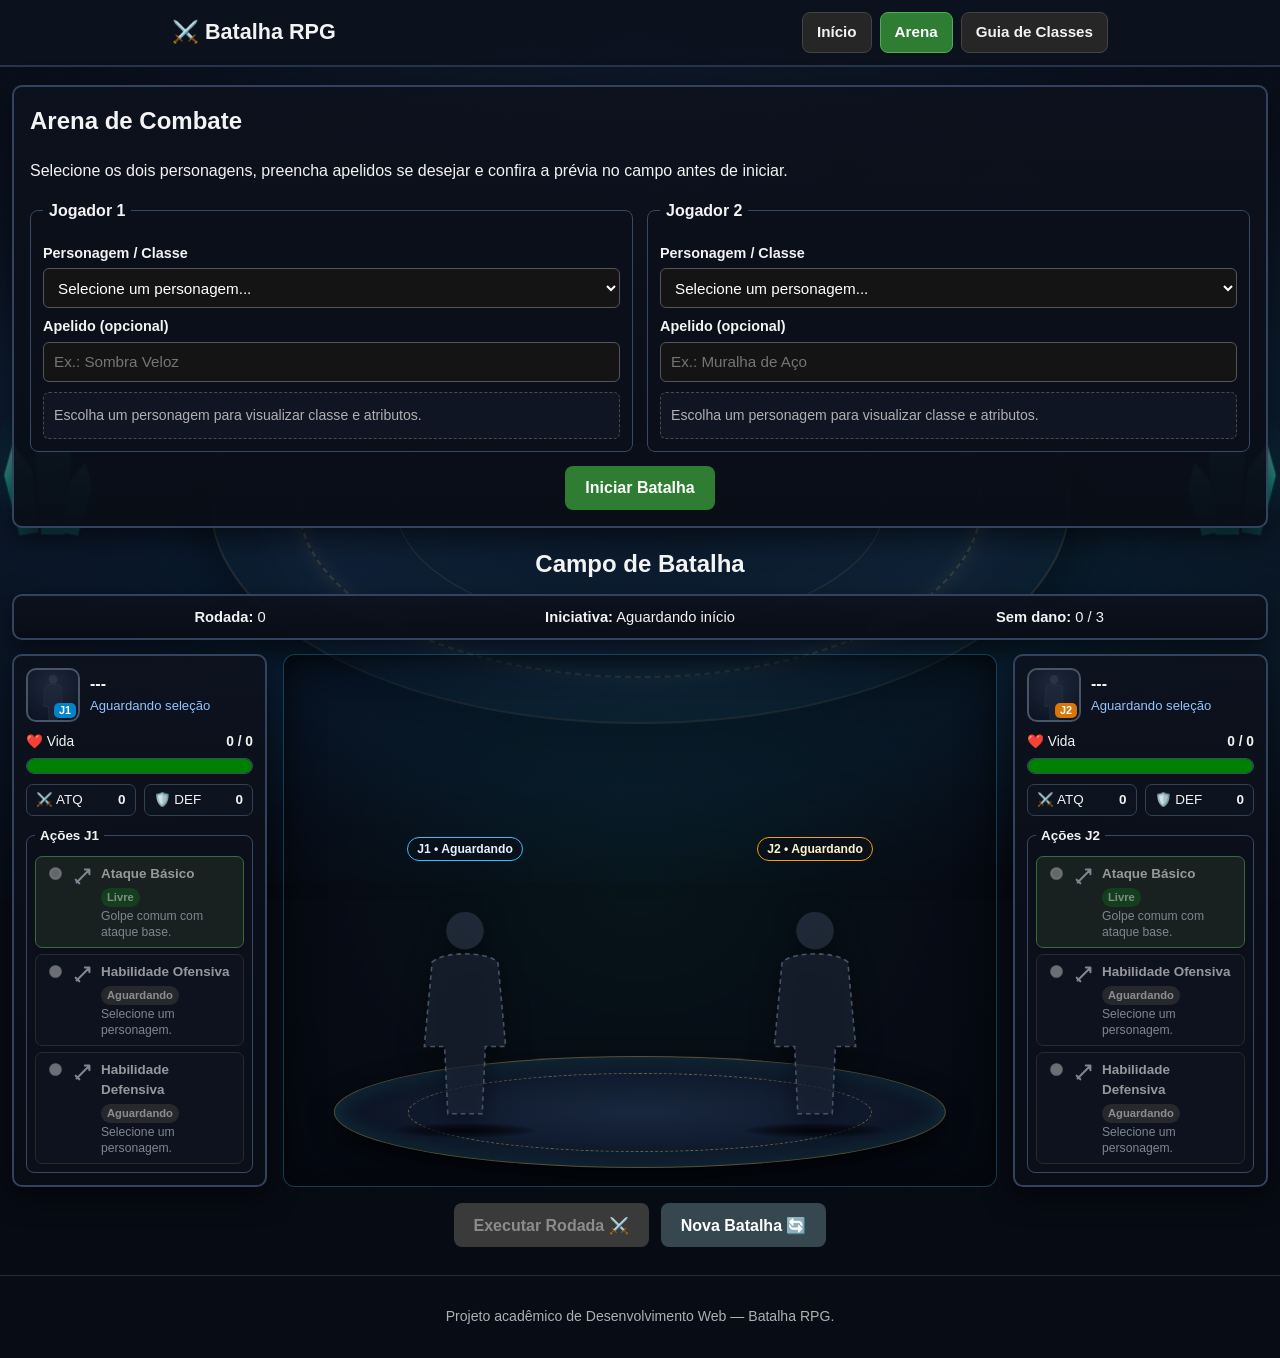
==== commit f9588a13: "Salvando a versão atual da arena do Batalha RPG" ====
--- a/desenvolvimento-web/Projeto-gb/arena.html
+++ b/desenvolvimento-web/Projeto-gb/arena.html
@@ -207,8 +207,29 @@
                     </fieldset>
                 </aside>
 
-                <!-- ARENA CENTRAL COM PERSONAGENS DE CORPO INTEIRO SOBRE O PISO -->
-                <div class="palco-arena" aria-label="Palco de duelo">
+                <!-- ARENA CENTRAL COM PERSONAGENS DE CORPO INTEIRO E ENCERRAMENTO -->
+                <div id="palcoArena" class="palco-arena" aria-label="Palco de duelo">
+                    <!-- LETREIRO TRIUNFAL ACIMA DO VENCEDOR -->
+                    <div id="bannerDesfecho" class="banner-desfecho" role="status" aria-live="polite" aria-hidden="true">
+                        <div class="banner-moldura">
+                            <span class="banner-ornamento" aria-hidden="true"></span>
+                            <p id="tituloDesfecho" class="banner-desfecho-titulo"></p>
+                            <p id="subtituloDesfecho" class="banner-desfecho-subtitulo"></p>
+                            <span class="banner-brilho" aria-hidden="true"></span>
+                        </div>
+                    </div>
+
+                    <!-- HALO DOURADO E PARTÍCULAS DE VITÓRIA -->
+                    <div class="halo-vitoria" aria-hidden="true"></div>
+                    <div class="particulas-vitoria" aria-hidden="true">
+                        <span class="faisca-vitoria f1"></span>
+                        <span class="faisca-vitoria f2"></span>
+                        <span class="faisca-vitoria f3"></span>
+                        <span class="faisca-vitoria f4"></span>
+                        <span class="faisca-vitoria f5"></span>
+                        <span class="faisca-vitoria f6"></span>
+                    </div>
+
                     <div class="piso-arena" aria-hidden="true">
                         <div class="piso-runas"></div>
                     </div>
--- a/desenvolvimento-web/Projeto-gb/style.css
+++ b/desenvolvimento-web/Projeto-gb/style.css
@@ -322,7 +322,7 @@
     justify-content: center;
 }
 
-/* Status da rodada (faixa compacta acima do campo) */
+/* Status da rodada */
 .status-rodada {
     display: grid;
     grid-template-columns: 1fr;
@@ -336,7 +336,7 @@
     font-size: 0.92rem;
 }
 
-/* Grade principal do Campo de Batalha (Mobile primeiro: Palco -> J1 -> J2) */
+/* Grade principal do Campo de Batalha */
 .arena-combate:focus {
     outline: none;
 }
@@ -626,20 +626,28 @@
     color: #ffcdd2;
 }
 
-/* Palco central da Arena com piso e personagens de corpo inteiro */
+/* Palco central da Arena com espaço superior para o letreiro de vitória */
 .palco-arena {
     position: relative;
-    min-height: 255px;
+    min-height: 288px;
     border-radius: 12px;
     border: 1px solid rgba(56, 189, 248, 0.28);
     background:
         radial-gradient(ellipse at 50% 42%, rgba(16, 185, 129, 0.06) 0%, rgba(7, 11, 20, 0.34) 72%, rgba(5, 8, 15, 0.62) 100%);
     box-shadow: inset 0 0 36px rgba(0, 0, 0, 0.6);
-    padding: 12px 8px 18px;
+    padding: 74px 8px 18px;
     display: flex;
     flex-direction: column;
     justify-content: flex-end;
     overflow: hidden;
+    transition: border-color 450ms ease, box-shadow 450ms ease;
+}
+
+.palco-arena.vitoria-revelada {
+    border-color: rgba(245, 196, 81, 0.65);
+    box-shadow:
+        inset 0 0 46px rgba(245, 184, 65, 0.14),
+        0 0 28px rgba(245, 184, 65, 0.16);
 }
 
 /* Piso da arena onde os pés se apoiam */
@@ -658,6 +666,14 @@
         0 10px 26px rgba(0, 0, 0, 0.75),
         inset 0 0 22px rgba(45, 212, 191, 0.16);
     pointer-events: none;
+    transition: border-color 450ms ease, box-shadow 450ms ease;
+}
+
+.palco-arena.vitoria-revelada .piso-arena {
+    border-color: rgba(251, 211, 108, 0.65);
+    box-shadow:
+        0 10px 30px rgba(0, 0, 0, 0.8),
+        inset 0 0 28px rgba(245, 184, 65, 0.28);
 }
 
 .piso-runas {
@@ -667,14 +683,15 @@
     border: 1px dashed rgba(240, 194, 92, 0.42);
 }
 
-/* Posicionamento lado a lado dos dois combatentes */
+/* Posicionamento lado a lado dos combatentes */
 .lutadores-palco {
+    --palco-gap: 12px;
     position: relative;
     z-index: 2;
     display: grid;
     grid-template-columns: 1fr 1fr;
     align-items: end;
-    gap: 12px;
+    gap: var(--palco-gap);
     width: 100%;
     padding-bottom: 18px;
 }
@@ -685,6 +702,23 @@
     align-items: center;
     justify-content: flex-end;
     min-width: 0;
+    will-change: transform, opacity;
+    transition: transform 650ms cubic-bezier(0.22, 1, 0.36, 1), opacity 350ms ease-out;
+}
+
+/* Etapa 1: Derrotado, sombra e etiqueta somem em 350ms */
+.slot-lutador.lutador-derrotado {
+    opacity: 0;
+    pointer-events: none;
+}
+
+/* Etapa 2: Vencedor desliza até o centro exato da plataforma em 650ms */
+.lado-j1.vencedor-centralizado {
+    transform: translateX(calc(50% + (var(--palco-gap) / 2)));
+}
+
+.lado-j2.vencedor-centralizado {
+    transform: translateX(calc(-50% - (var(--palco-gap) / 2)));
 }
 
 .plaqueta-lutador {
@@ -700,6 +734,11 @@
     text-overflow: ellipsis;
     background-color: rgba(11, 16, 26, 0.88);
     border: 1px solid #475569;
+    transition: opacity 280ms ease;
+}
+
+.palco-arena.vitoria-revelada .lutador-vencedor .plaqueta-lutador {
+    opacity: 0;
 }
 
 .plaqueta-j1 {
@@ -715,12 +754,11 @@
 .figura-corpo-inteiro {
     position: relative;
     z-index: 2;
-    width: 128px;
-    height: 168px;
+    width: 124px;
+    height: 162px;
     display: flex;
     align-items: flex-end;
     justify-content: center;
-    transition: transform 0.25s ease, opacity 0.25s ease;
 }
 
 .figura-corpo-inteiro img,
@@ -733,18 +771,11 @@
     filter: drop-shadow(0 6px 12px rgba(0, 0, 0, 0.65));
 }
 
-/* Jogador 2 fica à direita olhando para a esquerda */
 .lado-j2 .figura-corpo-inteiro img,
 .lado-j2 .figura-corpo-inteiro svg {
     transform: scaleX(-1);
 }
 
-.slot-lutador.derrotado .figura-corpo-inteiro {
-    opacity: 0.42;
-    filter: grayscale(0.75);
-}
-
-/* Sombra de contato alinhada na linha dos pés */
 .sombra-contato {
     position: relative;
     z-index: 1;
@@ -756,6 +787,214 @@
     background: radial-gradient(ellipse at center, rgba(0, 0, 0, 0.86) 0%, rgba(0, 0, 0, 0.4) 48%, rgba(0, 0, 0, 0) 75%);
 }
 
+/* =========================================================
+   HALO DOURADO, PARTÍCULAS E LETREIRO DE VITÓRIA / EMPATE
+   ========================================================= */
+
+.halo-vitoria {
+    position: absolute;
+    left: 50%;
+    top: 56%;
+    width: min(320px, 84%);
+    height: min(320px, 84%);
+    transform: translate(-50%, -50%) scale(0.72);
+    border-radius: 50%;
+    background: radial-gradient(
+        circle,
+        rgba(253, 224, 71, 0.34) 0%,
+        rgba(245, 158, 11, 0.2) 38%,
+        rgba(56, 189, 248, 0.08) 62%,
+        transparent 75%
+    );
+    opacity: 0;
+    pointer-events: none;
+    z-index: 1;
+    transition: opacity 550ms ease-out, transform 650ms cubic-bezier(0.22, 1, 0.36, 1);
+}
+
+.palco-arena.vitoria-revelada .halo-vitoria {
+    opacity: 1;
+    transform: translate(-50%, -50%) scale(1);
+    animation: pulsoHaloTriunfal 3.6s ease-in-out 550ms infinite alternate;
+}
+
+.particulas-vitoria {
+    position: absolute;
+    inset: 0;
+    pointer-events: none;
+    z-index: 1;
+    opacity: 0;
+    transition: opacity 450ms ease;
+}
+
+.palco-arena.vitoria-revelada .particulas-vitoria {
+    opacity: 1;
+}
+
+.faisca-vitoria {
+    position: absolute;
+    bottom: 24px;
+    width: 5px;
+    height: 5px;
+    border-radius: 50%;
+    background-color: #fde047;
+    box-shadow: 0 0 10px rgba(253, 224, 71, 0.9);
+    opacity: 0;
+}
+
+.faisca-vitoria:nth-child(even) {
+    background-color: #5eead4;
+    box-shadow: 0 0 10px rgba(94, 234, 212, 0.85);
+}
+
+.palco-arena.vitoria-revelada .faisca-vitoria {
+    animation: subirFaiscaVitoria 3.4s ease-out infinite;
+}
+
+.faisca-vitoria.f1 { left: 26%; animation-delay: 0s; }
+.faisca-vitoria.f2 { left: 34%; animation-delay: 0.7s; }
+.faisca-vitoria.f3 { left: 42%; animation-delay: 1.4s; }
+.faisca-vitoria.f4 { right: 42%; animation-delay: 0.4s; }
+.faisca-vitoria.f5 { right: 34%; animation-delay: 1.1s; }
+.faisca-vitoria.f6 { right: 26%; animation-delay: 1.8s; }
+
+/* Letreiro triunfal posicionado acima do vencedor */
+.banner-desfecho {
+    position: absolute;
+    top: 10px;
+    left: 50%;
+    z-index: 4;
+    width: calc(100% - 16px);
+    max-width: 390px;
+    transform: translate(-50%, -10px) scale(0.94);
+    opacity: 0;
+    pointer-events: none;
+    transition: opacity 420ms ease-out, transform 460ms cubic-bezier(0.22, 1, 0.36, 1);
+}
+
+.palco-arena.vitoria-revelada .banner-desfecho,
+.palco-arena.empate-revelado .banner-desfecho {
+    opacity: 1;
+    transform: translate(-50%, 0) scale(1);
+}
+
+.banner-moldura {
+    position: relative;
+    overflow: hidden;
+    padding: 8px 14px 9px;
+    border-radius: 10px;
+    text-align: center;
+    background: linear-gradient(180deg, rgba(13, 21, 36, 0.92) 0%, rgba(8, 13, 24, 0.96) 100%);
+    border: 1px solid rgba(245, 196, 81, 0.62);
+    box-shadow:
+        0 10px 26px rgba(0, 0, 0, 0.72),
+        inset 0 0 18px rgba(245, 184, 65, 0.16);
+}
+
+.palco-arena.empate-revelado .banner-moldura {
+    border-color: rgba(125, 211, 252, 0.55);
+    box-shadow:
+        0 10px 26px rgba(0, 0, 0, 0.72),
+        inset 0 0 18px rgba(56, 189, 248, 0.14);
+}
+
+.banner-ornamento {
+    display: block;
+    width: 64px;
+    height: 2px;
+    margin: 0 auto 4px;
+    background: linear-gradient(90deg, transparent 0%, #fbbf24 50%, transparent 100%);
+}
+
+.palco-arena.empate-revelado .banner-ornamento {
+    background: linear-gradient(90deg, transparent 0%, #38bdf8 50%, transparent 100%);
+}
+
+.banner-desfecho-titulo {
+    margin: 0;
+    font-size: clamp(1.3rem, 4.4vw, 2.05rem);
+    font-weight: 900;
+    letter-spacing: 0.14em;
+    line-height: 1.1;
+    text-transform: uppercase;
+    background: linear-gradient(180deg, #fef9c3 0%, #fbbf24 52%, #b45309 100%);
+    -webkit-background-clip: text;
+    background-clip: text;
+    color: transparent;
+    filter: drop-shadow(0 2px 8px rgba(245, 158, 11, 0.38));
+}
+
+.palco-arena.empate-revelado .banner-desfecho-titulo {
+    background: linear-gradient(180deg, #f0f9ff 0%, #7dd3fc 55%, #0284c7 100%);
+    -webkit-background-clip: text;
+    background-clip: text;
+    filter: drop-shadow(0 2px 8px rgba(56, 189, 248, 0.35));
+}
+
+.banner-desfecho-subtitulo {
+    margin: 3px 0 0;
+    font-size: clamp(0.84rem, 2.6vw, 1.04rem);
+    font-weight: bold;
+    color: #f8fafc;
+    letter-spacing: 0.03em;
+    overflow-wrap: anywhere;
+}
+
+/* Brilho breve que cruza o letreiro ao revelar */
+.banner-brilho {
+    position: absolute;
+    top: 0;
+    left: -60%;
+    width: 45%;
+    height: 100%;
+    background: linear-gradient(105deg, transparent 0%, rgba(254, 249, 195, 0.35) 50%, transparent 100%);
+    transform: skewX(-20deg);
+    pointer-events: none;
+}
+
+.palco-arena.vitoria-revelada .banner-brilho {
+    animation: brilhoLetreiro 950ms ease-out 1 forwards;
+}
+
+@keyframes brilhoLetreiro {
+    0% {
+        left: -60%;
+        opacity: 0;
+    }
+    30% {
+        opacity: 1;
+    }
+    100% {
+        left: 135%;
+        opacity: 0;
+    }
+}
+
+@keyframes pulsoHaloTriunfal {
+    0% {
+        opacity: 0.78;
+        transform: translate(-50%, -50%) scale(0.96);
+    }
+    100% {
+        opacity: 1;
+        transform: translate(-50%, -50%) scale(1.05);
+    }
+}
+
+@keyframes subirFaiscaVitoria {
+    0% {
+        transform: translate3d(0, 0, 0) scale(0.7);
+        opacity: 0;
+    }
+    25% {
+        opacity: 0.9;
+    }
+    100% {
+        transform: translate3d(0, -155px, 0) scale(1.1);
+        opacity: 0;
+    }
+}
+
 /* Controles e log abaixo do campo */
 .controles-batalha {
     display: flex;
@@ -824,12 +1063,13 @@
     }
 
     .palco-arena {
-        min-height: 330px;
+        min-height: 365px;
+        padding-top: 86px;
     }
 
     .figura-corpo-inteiro {
-        width: 175px;
-        height: 230px;
+        width: 172px;
+        height: 224px;
     }
 
     .piso-arena {
@@ -851,13 +1091,13 @@
     }
 
     .palco-arena {
-        min-height: 410px;
-        padding: 18px 20px 24px;
+        min-height: 440px;
+        padding: 96px 20px 24px;
     }
 
     .figura-corpo-inteiro {
-        width: 210px;
-        height: 276px;
+        width: 204px;
+        height: 266px;
     }
 
     .piso-arena {
@@ -867,8 +1107,13 @@
     }
 
     .lutadores-palco {
-        gap: 28px;
+        --palco-gap: 28px;
         padding-bottom: 24px;
+    }
+
+    .banner-desfecho {
+        top: 14px;
+        max-width: 430px;
     }
 }
 
@@ -898,7 +1143,6 @@
     border-top-color: #202d42;
 }
 
-/* Degradê escuro atrás do formulário, cards, barras de vida e resultado */
 .pagina-arena .painel,
 .pagina-arena .personagem,
 .pagina-arena .resultado {
@@ -923,7 +1167,6 @@
     border: 1px solid #384a66;
 }
 
-/* Contêiner fixo do cenário (decorativo, sem interceptar cliques) */
 .arena-cenario {
     position: fixed;
     inset: 0;
@@ -934,11 +1177,9 @@
         radial-gradient(circle at 50% 18%, rgba(28, 56, 94, 0.35) 0%, rgba(10, 17, 30, 0.85) 55%, #060911 100%);
 }
 
-/* Camada 1: Arte base estática (CSS funcional + encaixe para imagem futura) */
 .arena-base-arte {
     position: absolute;
     inset: 0;
-    /* background-image: url("./img/arena-fundo.webp"); */
     background-size: cover;
     background-position: center;
     background-repeat: no-repeat;
@@ -987,7 +1228,6 @@
     border: 1px solid rgba(240, 194, 92, 0.25);
 }
 
-/* Camada 2: Névoa azul-escura deslizando devagar */
 .arena-nevoa {
     position: absolute;
     left: -30%;
@@ -1012,7 +1252,6 @@
     animation: deslizarNevoaDireita 34s ease-in-out infinite alternate;
 }
 
-/* Camada 3: Cristais turquesa pulsando nas bordas */
 .arena-cristais {
     position: absolute;
     top: 52%;
@@ -1072,7 +1311,6 @@
     animation-name: pulsoCristalC3;
 }
 
-/* Camada 4: Partículas de luz subindo pelas laterais */
 .arena-particulas {
     position: absolute;
     inset: 0;
@@ -1115,36 +1353,18 @@
 }
 
 @keyframes deslizarNevoaEsquerda {
-    0% {
-        transform: translate3d(-4%, 0, 0);
-        opacity: 0.55;
-    }
-    100% {
-        transform: translate3d(4%, -1.5%, 0);
-        opacity: 0.85;
-    }
+    0%   { transform: translate3d(-4%, 0, 0); opacity: 0.55; }
+    100% { transform: translate3d(4%, -1.5%, 0); opacity: 0.85; }
 }
 
 @keyframes deslizarNevoaDireita {
-    0% {
-        transform: translate3d(4%, 0, 0);
-        opacity: 0.5;
-    }
-    100% {
-        transform: translate3d(-4%, 1.5%, 0);
-        opacity: 0.82;
-    }
+    0%   { transform: translate3d(4%, 0, 0); opacity: 0.5; }
+    100% { transform: translate3d(-4%, 1.5%, 0); opacity: 0.82; }
 }
 
 @keyframes pulsoCristal {
-    0% {
-        opacity: 0.58;
-        transform: scale(0.97);
-    }
-    100% {
-        opacity: 1;
-        transform: scale(1.04);
-    }
+    0%   { opacity: 0.58; transform: scale(0.97); }
+    100% { opacity: 1; transform: scale(1.04); }
 }
 
 @keyframes pulsoCristalC1 {
@@ -1158,20 +1378,10 @@
 }
 
 @keyframes subirParticula {
-    0% {
-        transform: translate3d(0, 0, 0) scale(0.75);
-        opacity: 0;
-    }
-    20% {
-        opacity: 0.85;
-    }
-    80% {
-        opacity: 0.65;
-    }
-    100% {
-        transform: translate3d(6px, -135px, 0) scale(1.1);
-        opacity: 0;
-    }
+    0%   { transform: translate3d(0, 0, 0) scale(0.75); opacity: 0; }
+    20%  { opacity: 0.85; }
+    80%  { opacity: 0.65; }
+    100% { transform: translate3d(6px, -135px, 0) scale(1.1); opacity: 0; }
 }
 
 /* Ajustes finos para telas pequenas (320px e 375px) */
@@ -1181,23 +1391,36 @@
     }
 
     .palco-arena {
-        min-height: 232px;
-        padding: 10px 6px 14px;
+        min-height: 274px;
+        padding: 72px 6px 14px;
     }
 
     .lutadores-palco {
-        gap: 6px;
+        --palco-gap: 6px;
         padding-bottom: 14px;
     }
 
     .figura-corpo-inteiro {
-        width: 112px;
-        height: 146px;
+        width: 108px;
+        height: 142px;
     }
 
     .plaqueta-lutador {
         font-size: 0.7rem;
         padding: 2px 7px;
+    }
+
+    .banner-desfecho {
+        top: 8px;
+        width: calc(100% - 12px);
+    }
+
+    .banner-moldura {
+        padding: 6px 10px 7px;
+    }
+
+    .banner-desfecho-titulo {
+        letter-spacing: 0.1em;
     }
 
     .arena-cristais {
@@ -1224,13 +1447,26 @@
     .p4 { left: auto; right: 4%; top: 46%; }
 }
 
-/* Acessibilidade: cenário estático quando o usuário prefere movimento reduzido */
+/* Acessibilidade: cenário e encerramento estáticos com prefers-reduced-motion */
 @media (prefers-reduced-motion: reduce) {
     .arena-nevoa,
     .cristal-halo,
     .cristal,
-    .particula {
+    .particula,
+    .halo-vitoria,
+    .faisca-vitoria,
+    .banner-brilho {
         animation: none !important;
+    }
+
+    .slot-lutador,
+    .plaqueta-lutador,
+    .halo-vitoria,
+    .particulas-vitoria,
+    .banner-desfecho,
+    .palco-arena,
+    .piso-arena {
+        transition: none !important;
     }
 
     .arena-nevoa {
